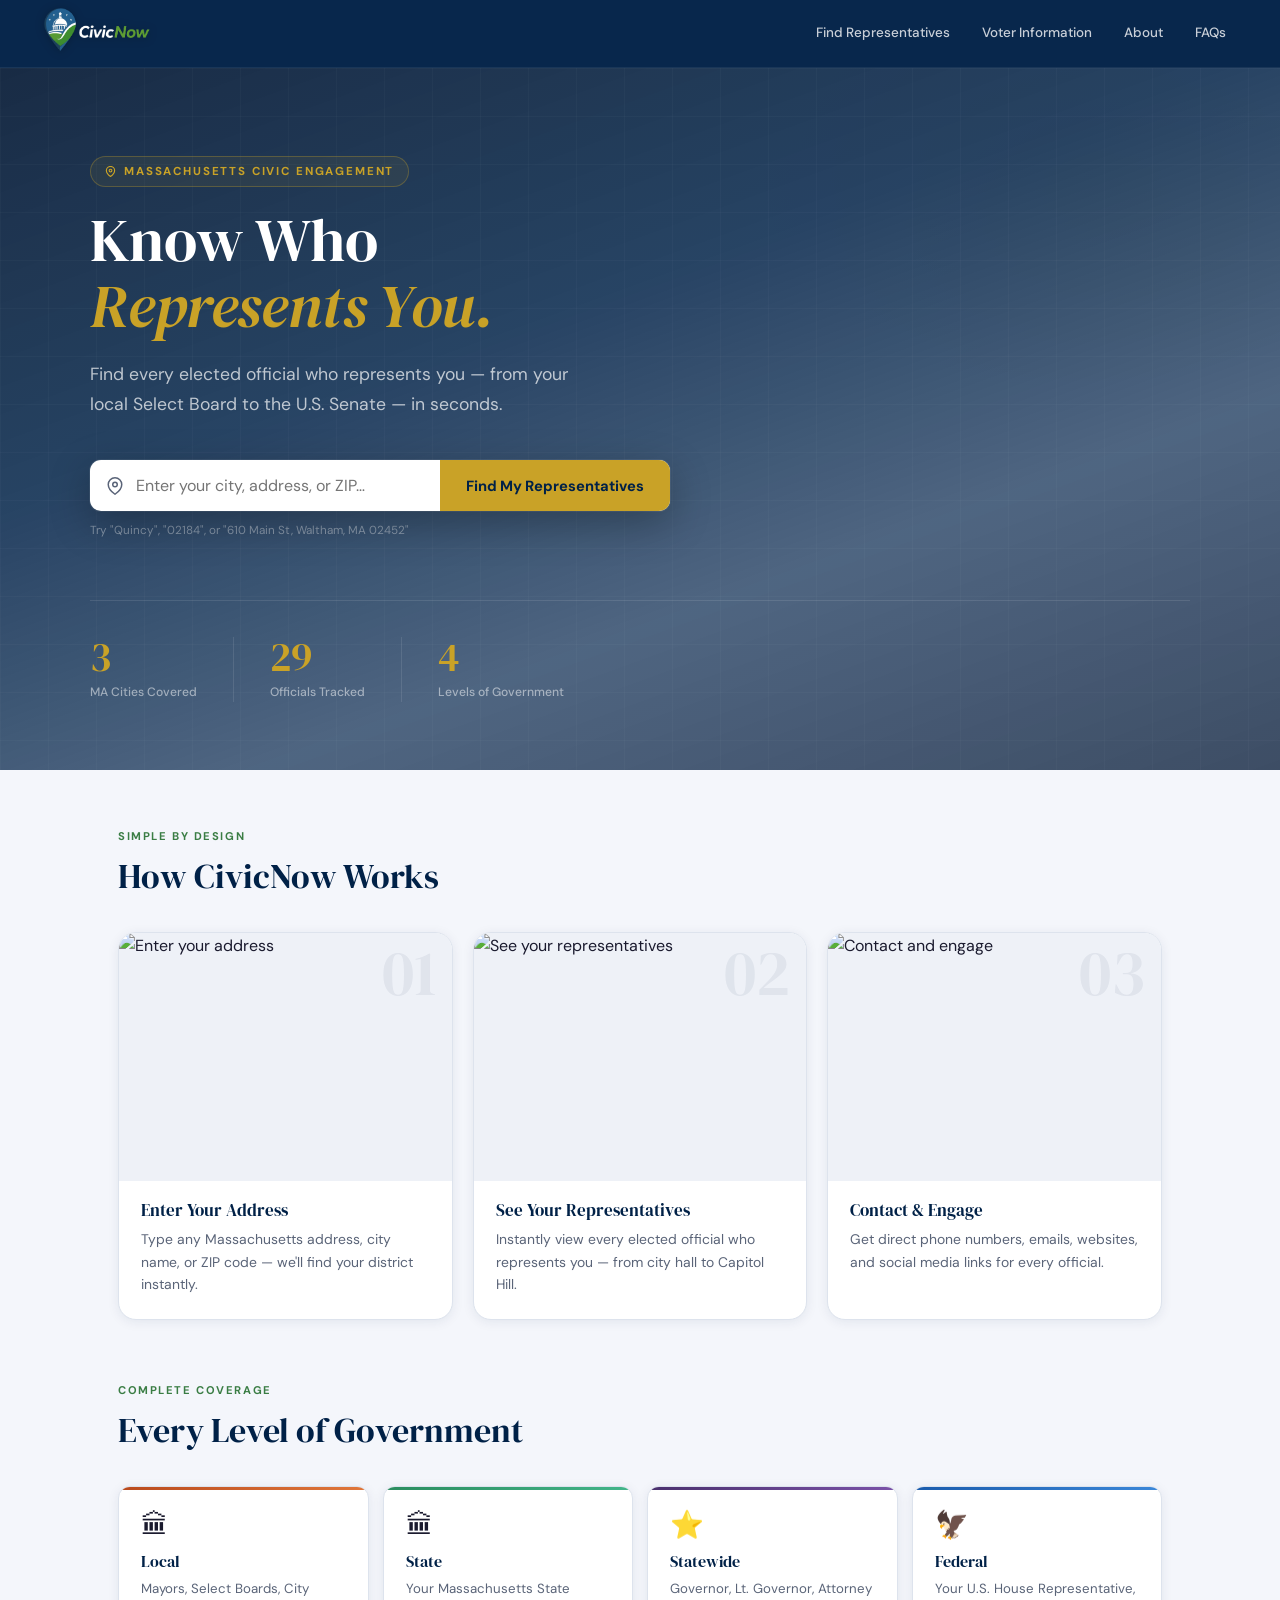
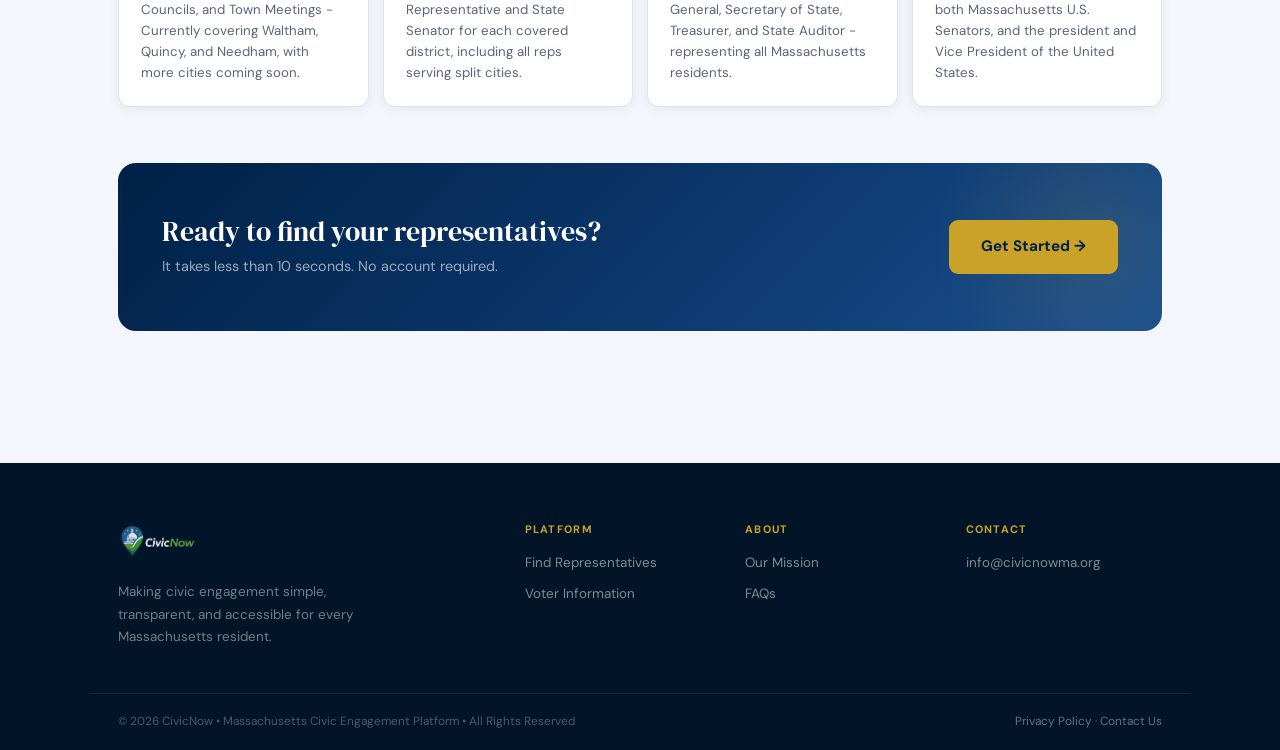
==== index.html @ 9de47b99 "Update index.html" ====
<!DOCTYPE html>
<html lang="en">
<head>
  <meta charset="UTF-8" />
  <meta name="viewport" content="width=device-width, initial-scale=1.0" />
  <title>CivicNow — Know Who Represents You</title>
  <link rel="preconnect" href="https://fonts.googleapis.com" />
  <link rel="preconnect" href="https://fonts.gstatic.com" crossorigin />
  <link href="https://fonts.googleapis.com/css2?family=DM+Sans:ital,opsz,wght@0,9..40,400;0,9..40,500;0,9..40,600;0,9..40,700&family=DM+Serif+Display:ital@0;1&display=swap" rel="stylesheet" />
  <link rel="icon" type="image/x-icon" href="favicon.ico" />
  <link rel="icon" type="image/png" sizes="32x32" href="favicon-32.png" />
  <link rel="icon" type="image/png" sizes="16x16" href="favicon-16.png" />
  <link rel="apple-touch-icon" sizes="64x64" href="favicon-64.png" />
  <link rel="stylesheet" href="style.css" />
</head>
<body>

<header>
  <div class="header-container">
    <a href="index.html">
      <div class="logo"><img src="CivicNow_logo.png" alt="CivicNow" class="logo-img" /></div>
    </a>
    <nav class="main-nav">
      <a href="FindReps.html"><div class="nav-box">Find Representatives</div></a>
      <a href="VoterInfo.html"><div class="nav-box">Voter Information</div></a>
      <a href="About.html"><div class="nav-box">About</div></a>
      <a href="FAQs.html"><div class="nav-box">FAQs</div></a>
    </nav>
  </div>
</header>


<section class="home-hero">
  <div class="home-hero-inner">
    <span class="home-hero-eyebrow">
      <svg width="11" height="11" viewBox="0 0 24 24" fill="none" stroke="currentColor" stroke-width="2.5"><path d="M21 10c0 7-9 13-9 13s-9-6-9-13a9 9 0 0118 0z"/><circle cx="12" cy="10" r="3"/></svg>
      Massachusetts Civic Engagement
    </span>
    <h1 class="home-hero-title">Know Who<br><span class="home-hero-accent">Represents You.</span></h1>
    <p class="home-hero-sub">Find every elected official who represents you — from your local Select Board to the U.S. Senate — in seconds.</p>
    <div class="home-search-wrap">
      <div class="home-search-inner">
        <svg width="18" height="18" viewBox="0 0 24 24" fill="none" stroke="currentColor" stroke-width="2" class="home-search-icon">
          <path d="M21 10c0 7-9 13-9 13s-9-6-9-13a9 9 0 0118 0z"/><circle cx="12" cy="10" r="3"/>
        </svg>
        <input type="text" id="homeAddressInput" placeholder="Enter your city, address, or ZIP…" autocomplete="street-address" />
        <button onclick="goToReps()">Find My Representatives</button>
      </div>
      <p class="home-search-error" id="homeSearchError">Please enter an address, zip code, town, or city in Massachusetts</p>
      <p class="home-search-hint">Try "Quincy", "02184", or "610 Main St, Waltham, MA 02452"</p>
    </div>
    <div class="home-hero-stats">
      <div class="home-stat">
        <div class="home-stat-num">3</div>
        <div class="home-stat-label">MA Cities Covered</div>
      </div>
      <div class="home-stat">
        <div class="home-stat-num">29</div>
        <div class="home-stat-label">Officials Tracked</div>
      </div>
      <div class="home-stat">
        <div class="home-stat-num">4</div>
        <div class="home-stat-label">Levels of Government</div>
      </div>
    </div>
  </div>
</section>

<main class="container">

  <section class="how-section">
    <div class="how-header">
      <span class="how-eyebrow">Simple by design</span>
      <h2>How CivicNow Works</h2>
    </div>
    <div class="how-grid">
      <div class="how-card reveal">
        <div class="how-num">01</div>
        <div class="how-icon-wrap"><img src="one.jpeg" alt="Enter your address" /></div>
        <div class="how-card-text">
          <h3>Enter Your Address</h3>
          <p>Type any Massachusetts address, city name, or ZIP code — we'll find your district instantly.</p>
        </div>
      </div>
      <div class="how-card reveal">
        <div class="how-num">02</div>
        <div class="how-icon-wrap"><img src="two.jpeg" alt="See your representatives" /></div>
        <div class="how-card-text">
          <h3>See Your Representatives</h3>
          <p>Instantly view every elected official who represents you — from city hall to Capitol Hill.</p>
        </div>
      </div>
      <div class="how-card reveal">
        <div class="how-num">03</div>
        <div class="how-icon-wrap"><img src="three.jpeg" alt="Contact and engage" /></div>
        <div class="how-card-text">
          <h3>Contact &amp; Engage</h3>
          <p>Get direct phone numbers, emails, websites, and social media links for every official.</p>
        </div>
      </div>
    </div>
  </section>

  <section class="levels-section">
    <div class="how-header">
      <span class="how-eyebrow">Complete coverage</span>
      <h2>Every Level of Government</h2>
    </div>
    <div class="levels-grid">
      <div class="level-card level-card--local reveal">
        <div class="level-card-icon">🏛</div>
        <h3>Local</h3>
        <p>Mayors, Select Boards, City Councils, and Town Meetings - Currently covering Waltham, Quincy, and Needham, with more cities coming soon.</p>
      </div>
      <div class="level-card level-card--state reveal">
        <div class="level-card-icon">🏛</div>
        <h3>State</h3>
        <p>Your Massachusetts State Representative and State Senator for each covered district, including all reps serving split cities.</p>
      </div>
      <div class="level-card level-card--statewide reveal">
        <div class="level-card-icon">⭐</div>
        <h3>Statewide</h3>
        <p>Governor, Lt. Governor, Attorney General, Secretary of State, Treasurer, and State Auditor - representing all Massachusetts residents.</p>
      </div>
      <div class="level-card level-card--federal reveal">
        <div class="level-card-icon">🦅</div>
        <h3>Federal</h3>
        <p>Your U.S. House Representative, both Massachusetts U.S. Senators, and the president and Vice President of the United States.</p>
      </div>
    </div>
  </section>

  <section class="cta-banner reveal">
    <div class="cta-banner-inner">
      <div class="cta-text">
        <h2>Ready to find your representatives?</h2>
        <p>It takes less than 10 seconds. No account required.</p>
      </div>
      <a href="FindReps.html" class="cta-btn">Get Started →</a>
    </div>
  </section>

</main>



<footer class="site-footer">
  <div class="footer-inner">
    <div class="footer-brand">

      <a href="index.html">
      <div class="logo"><img src="CivicNow_logo.png" alt="CivicNow" class="footer-logo" /></div>
      </a>

      <p>Making civic engagement simple, transparent, and accessible for every Massachusetts resident.</p>
    </div>
    <div class="footer-links">
      <div class="footer-col">
        <h4>Platform</h4>
        <a href="FindReps.html">Find Representatives</a>
        <a href="VoterInfo.html">Voter Information</a>
      </div>
      <div class="footer-col">
        <h4>About</h4>
        <a href="About.html">Our Mission</a>
        <a href="FAQs.html">FAQs</a>
      </div>
      <div class="footer-col">
        <h4>Contact</h4>
        <a href="mailto:info@civicnowma.org">info@civicnowma.org</a>
      </div>
    </div>
  </div>
  <div class="footer-bottom">
    <p>© 2026 CivicNow • Massachusetts Civic Engagement Platform • All Rights Reserved</p>
    <p><a href="PrivacyPolicy.html">Privacy Policy</a> · <a href="Contact.html">Contact Us</a></p>
  </div>
</footer>

<button class="back-to-top" id="backToTop" onclick="window.scrollTo({top:0,behavior:'smooth'})" aria-label="Back to top">
  <svg width="18" height="18" viewBox="0 0 24 24" fill="none" stroke="currentColor" stroke-width="2.5"><polyline points="18 15 12 9 6 15"/></svg>
</button>

<script>
  function isValidSearchInput(q) {
    if (q.length < 2) return false;
    if (/[^a-zA-Z0-9\s,.\-'#\/]/.test(q)) return false;
    if (/^\d{5}$/.test(q)) return /^0[12]/.test(q);
    if (/^\d+$/.test(q)) return false;
    if (!/[a-zA-Z]/.test(q)) return false;
    const lower = q.toLowerCase();
    const maIndicators = [',ma', ', ma', ' ma ', ' ma,', 'massachusetts', ' mass '];
    if (maIndicators.some(t => lower.includes(t))) return true;
    if (/^\d+\s+[a-zA-Z]/.test(q)) return true;
    if (/^[a-zA-Z\s\-']+$/.test(q)) return true;
    return false;
  }

  function goToReps() {
    const input = document.getElementById('homeAddressInput');
    const addr  = input.value.trim();

    if (!addr || !isValidSearchInput(addr)) {
      input.classList.add('home-input-error');
      document.getElementById('homeSearchError').classList.add('visible');
      input.focus();
      setTimeout(() => {
        input.classList.remove('home-input-error');
        document.getElementById('homeSearchError').classList.remove('visible');
      }, 3000);
      return;
    }

    window.location.href = 'FindReps.html?address=' + encodeURIComponent(addr);
  }

  document.getElementById('homeAddressInput').addEventListener('keydown', function(e) {
    if (e.key === 'Enter') goToReps();
  });

  window.addEventListener('scroll', function() {
    document.getElementById('backToTop').classList.toggle('back-to-top--visible', window.scrollY > 400);
  });

  const observer = new IntersectionObserver(entries => {
    entries.forEach(e => {
      if (e.isIntersecting) { e.target.classList.add('active'); observer.unobserve(e.target); }
    });
  }, { threshold: 0.08, rootMargin: '0px 0px -40px 0px' });
  document.querySelectorAll('.reveal').forEach(el => observer.observe(el));
</script>
</body>
</html>
---- style.css ----
/* ══════════════════════════════════════════
   CIVICNOW GLOBAL STYLESHEET v2
   Font: DM Serif Display (headings) + DM Sans (body)
   Palette: Navy #002147 · Green #3a7d44 · Gold #C9A227
══════════════════════════════════════════ */

@import url('https://fonts.googleapis.com/css2?family=DM+Sans:ital,opsz,wght@0,9..40,400;0,9..40,500;0,9..40,600;0,9..40,700;1,9..40,400&family=DM+Serif+Display:ital@0;1&display=swap');

:root {
  --navy:       #002147;
  --navy-mid:   #0a3260;
  --navy-lt:    #0d4080;
  --green:      #3a7d44;
  --green-lt:   #4e9e5a;
  --gold:       #C9A227;
  --gold-lt:    #e8c23a;
  --gold-dim:   rgba(201,162,39,.15);
  --bg:         #f4f6fb;
  --bg-alt:     #eef1f7;
  --white:      #ffffff;
  --border:     #dde3ed;
  --border-lt:  #eceff6;
  --muted:      #5a6478;
  --text:       #1a1a2e;
  --radius:     12px;
  --radius-lg:  18px;
  --shadow:     0 2px 12px rgba(0,33,71,.08);
  --shadow-md:  0 4px 20px rgba(0,33,71,.12);
  --shadow-lg:  0 8px 36px rgba(0,33,71,.18);
}

/* ── Reset ── */
*, *::before, *::after { box-sizing: border-box; margin: 0; padding: 0; }
html { scroll-behavior: smooth; }

body {
  font-family: 'DM Sans', system-ui, sans-serif;
  background: var(--bg);
  color: var(--text);
  line-height: 1.65;
  -webkit-font-smoothing: antialiased;
  -moz-osx-font-smoothing: grayscale;
}

h1, h2, h3, h4 {
  font-family: 'DM Serif Display', Georgia, serif;
  font-weight: 400;
  line-height: 1.2;
  color: var(--navy);
}

a { text-decoration: none; color: inherit; }
img { display: block; max-width: 100%; }
button { font-family: inherit; cursor: pointer; }

/* ══════════════════════════════════════════
   HEADER
══════════════════════════════════════════ */
header {
  background: var(--navy);
  padding: 0 32px;
  height: 68px;
  display: flex;
  align-items: center;
  border-bottom: 1px solid rgba(255,255,255,.07);
}

.header-container {
  display: flex;
  justify-content: space-between;
  align-items: center;
  max-width: 1200px;
  width: 100%;
  margin: auto;
  gap: 16px;
}

.logo { display: flex; align-items: center; flex-shrink: 0; }

.logo-img {
  height: 60px;
  width: auto;
  transition: opacity .2s, transform .2s;
  filter: drop-shadow(0 1px 4px rgba(0,0,0,.25));
}

.logo-img:hover { opacity: .9; transform: scale(1.02); }

.main-nav {
  display: flex;
  gap: 4px;
  align-items: center;
  flex-wrap: nowrap;
}

.main-nav a { text-decoration: none; flex-shrink: 0; }

.nav-box {
  padding: 7px 14px;
  border-radius: 7px;
  color: rgba(255,255,255,.78);
  font-size: 0.84rem;
  font-weight: 500;
  transition: background .16s, color .16s;
  white-space: nowrap;
}

.nav-box:hover {
  background: rgba(255,255,255,.1);
  color: #fff;
}

.main-nav a.active .nav-box {
  background: var(--gold);
  color: var(--navy);
  font-weight: 700;
}

@media (min-width: 769px) {
  header {
    position: fixed;
    top: 0; left: 0; right: 0;
    z-index: 1000;
    backdrop-filter: blur(10px);
    -webkit-backdrop-filter: blur(10px);
    background: rgba(0,33,71,.97);
  }
  body { padding-top: 68px; }
}

@media (max-width: 768px) {
  header { height: auto; padding: 10px 14px; }
  .logo-img { height: 36px; }
  .main-nav { gap: 2px; flex-wrap: wrap; justify-content: flex-end; }
  .nav-box { padding: 5px 9px; font-size: 0.73rem; }
}

/* ══════════════════════════════════════════
   NEUTRALITY BANNER
══════════════════════════════════════════ */
.neutrality {
  background: #fffbeb;
  border-bottom: 1px solid #fde68a;
  color: #78350f;
  font-size: 0.74rem;
  font-weight: 500;
  padding: 6px 24px;
  display: flex;
  align-items: center;
  justify-content: center;
  gap: 6px;
  text-align: center;
  letter-spacing: .01em;
}

.neutrality svg { flex-shrink: 0; color: #b45309; opacity: .8; }

@media (max-width: 600px) {
  .neutrality { padding: 6px 12px; font-size: 0.68rem; }
}

/* ══════════════════════════════════════════
   CONTAINER
══════════════════════════════════════════ */
.container {
  max-width: 1100px;
  margin: auto;
  padding: 28px 16px;
}

@media (min-width: 540px)  { .container { padding: 36px 24px; } }
@media (min-width: 769px)  { .container { padding: 52px 28px; } }

/* ══════════════════════════════════════════
   HOMEPAGE HERO
══════════════════════════════════════════ */
.home-hero {
  background: url('mass.jpeg') center top / cover no-repeat;
  position: relative;
  overflow: hidden;
  padding: 88px 28px 68px;
}

/* Dark gradient overlay — heavy at top for text legibility, lightens toward bottom */
.home-hero::before {
  content: '';
  position: absolute;
  inset: 0;
  background:
    linear-gradient(
      160deg,
      rgba(0,21,48,.90) 0%,
      rgba(0,33,71,.84) 38%,
      rgba(0,33,71,.68) 68%,
      rgba(0,20,50,.75) 100%
    ),
    radial-gradient(ellipse 600px 400px at 85% 15%, rgba(201,162,39,.11) 0%, transparent 55%);
  pointer-events: none;
}

/* Subtle grid texture */
.home-hero::after {
  content: '';
  position: absolute;
  inset: 0;
  background-image:
    linear-gradient(rgba(255,255,255,.025) 1px, transparent 1px),
    linear-gradient(90deg, rgba(255,255,255,.025) 1px, transparent 1px);
  background-size: 48px 48px;
  pointer-events: none;
}

.home-hero-inner {
  max-width: 1100px;
  margin: auto;
  position: relative;
  z-index: 1;
}

.home-hero-eyebrow {
  display: inline-flex;
  align-items: center;
  gap: 8px;
  font-size: 0.72rem;
  font-weight: 700;
  letter-spacing: .16em;
  text-transform: uppercase;
  color: var(--gold);
  margin-bottom: 20px;
  padding: 5px 14px;
  border: 1px solid rgba(201,162,39,.3);
  border-radius: 20px;
  background: rgba(201,162,39,.08);
}

.home-hero-title {
  font-family: 'DM Serif Display', Georgia, serif;
  font-size: clamp(2.4rem, 5.5vw, 3.8rem);
  color: #fff;
  line-height: 1.08;
  margin-bottom: 22px;
  font-weight: 400;
  letter-spacing: -.01em;
}

.home-hero-accent { color: var(--gold); font-style: italic; }

.home-hero-sub {
  font-size: clamp(1rem, 1.8vw, 1.1rem);
  color: rgba(255,255,255,.7);
  max-width: 500px;
  margin-bottom: 40px;
  line-height: 1.7;
}

.home-search-wrap { max-width: 580px; }

.home-search-inner {
  display: flex;
  background: #fff;
  border-radius: 11px;
  overflow: hidden;
  box-shadow: 0 12px 40px rgba(0,0,0,.28), 0 0 0 1px rgba(255,255,255,.08);
  position: relative;
}

.home-search-icon {
  position: absolute;
  left: 16px;
  top: 50%;
  transform: translateY(-50%);
  color: var(--muted);
  pointer-events: none;
}

.home-search-inner input {
  flex: 1;
  border: none;
  padding: 15px 15px 15px 46px;
  font-size: 1rem;
  font-family: 'DM Sans', sans-serif;
  color: var(--text);
  outline: none;
  background: transparent;
  min-width: 0;
  transition: box-shadow .2s;
}

.home-input-error {
  animation: home-shake .35s ease;
  box-shadow: 0 0 0 3px rgba(229,62,62,.5) inset !important;
}

@keyframes home-shake {
  0%,100% { transform: translateX(0); }
  20%      { transform: translateX(-6px); }
  40%      { transform: translateX(6px); }
  60%      { transform: translateX(-4px); }
  80%      { transform: translateX(4px); }
}

.home-search-inner button {
  padding: 15px 26px;
  background: var(--gold);
  color: var(--navy);
  border: none;
  font-family: 'DM Sans', sans-serif;
  font-size: 0.92rem;
  font-weight: 700;
  cursor: pointer;
  white-space: nowrap;
  transition: background .16s;
  flex-shrink: 0;
}

.home-search-inner button:hover { background: var(--gold-lt); }

.home-search-hint {
  font-size: 0.73rem;
  color: rgba(255,255,255,.4);
  margin-top: 10px;
}

.home-hero-stats {
  display: flex;
  gap: 0;
  margin-top: 60px;
  padding-top: 36px;
  border-top: 1px solid rgba(255,255,255,.1);
  flex-wrap: wrap;
}

.home-stat {
  padding: 0 36px 0 0;
  border-right: 1px solid rgba(255,255,255,.1);
  margin-right: 36px;
}

.home-stat:last-child { border-right: none; margin-right: 0; }

.home-stat-num {
  font-family: 'DM Serif Display', Georgia, serif;
  font-size: 2.5rem;
  color: var(--gold);
  line-height: 1;
  margin-bottom: 5px;
}

.home-stat-label {
  font-size: 0.76rem;
  color: rgba(255,255,255,.5);
  font-weight: 500;
}

@media (max-width: 600px) {
  .home-hero { padding: 52px 16px 44px; }
  .home-hero-text { text-align: center; }
  .home-hero-eyebrow { margin-left: auto; margin-right: auto; }
  .home-hero-sub { margin-left: auto; margin-right: auto; }
  .home-search-wrap { margin-left: auto; margin-right: auto; }
  .home-stat { padding: 8px 16px 8px 0; border-right: none; margin-right: 0; border-bottom: 1px solid rgba(255,255,255,.08); width: 50%; }
  .home-stat-num { font-size: 2rem; }
  .home-search-inner { flex-wrap: wrap; }
  .home-search-inner button { width: 100%; padding: 13px; }
}

/* ══════════════════════════════════════════
   HOW IT WORKS
══════════════════════════════════════════ */
.how-section { padding: 0 0 56px; }
.how-header { margin-bottom: 36px; }
.how-header-center { text-align: center; }

.how-eyebrow {
  display: inline-block;
  font-size: 0.7rem;
  font-weight: 700;
  letter-spacing: .14em;
  text-transform: uppercase;
  color: var(--green);
  margin-bottom: 10px;
}

.how-header h2 { font-size: clamp(1.55rem, 3vw, 2.1rem); color: var(--navy); }

.how-grid {
  display: grid;
  grid-template-columns: repeat(auto-fill, minmax(290px, 1fr));
  gap: 20px;
}

.how-card {
  background: var(--white);
  border: 1px solid var(--border);
  border-radius: var(--radius-lg);
  overflow: hidden;
  box-shadow: var(--shadow);
  transition: transform .22s, box-shadow .22s;
  position: relative;
}

.how-card:hover { transform: translateY(-5px); box-shadow: var(--shadow-lg); }

.how-num {
  font-family: 'DM Serif Display', Georgia, serif;
  font-size: 4rem;
  color: var(--navy);
  opacity: .06;
  position: absolute;
  top: 8px; right: 16px;
  line-height: 1;
  pointer-events: none;
  user-select: none;
}

.how-icon-wrap {
  width: 100%;
  height: 248px;
  overflow: hidden;
  background: var(--bg-alt);
}

.how-icon-wrap img {
  width: 100%;
  height: 100%;
  object-fit: cover;
  transition: transform .35s ease;
}

.how-card:hover .how-icon-wrap img { transform: scale(1.05); }

.how-card-text { padding: 20px 22px 24px; }

.how-card h3 { font-size: 1.05rem; color: var(--navy); margin-bottom: 7px; }

.how-card p { font-size: 0.87rem; color: var(--muted); line-height: 1.6; margin: 0; }

/* ══════════════════════════════════════════
   LEVELS SECTION
══════════════════════════════════════════ */
.levels-section { padding: 0 0 56px; }

.levels-grid {
  display: grid;
  grid-template-columns: repeat(auto-fill, minmax(230px, 1fr));
  gap: 14px;
}

.level-card {
  border-radius: var(--radius);
  padding: 24px 22px 22px;
  background: var(--white);
  border: 1px solid var(--border);
  box-shadow: var(--shadow);
  transition: transform .2s, box-shadow .2s;
  position: relative;
  overflow: hidden;
}

.level-card::before {
  content: '';
  position: absolute;
  top: 0; left: 0; right: 0;
  height: 3px;
}

.level-card:hover { transform: translateY(-4px); box-shadow: var(--shadow-md); }
.level-card-icon { font-size: 1.7rem; margin-bottom: 14px; line-height: 1; }
.level-card h3 { font-size: 1rem; margin-bottom: 8px; }
.level-card p { font-size: 0.83rem; color: var(--muted); line-height: 1.58; margin: 0; }

.level-card--local::before   { background: linear-gradient(90deg, #b94a1d, #e0773b); }
.level-card--state::before   { background: linear-gradient(90deg, #2a8c5e, #43b58a); }
.level-card--statewide::before { background: linear-gradient(90deg, #4a306d, #7b52a8); }
.level-card--federal::before { background: linear-gradient(90deg, #1a5bac, #3b87d8); }

/* ══════════════════════════════════════════
   CTA BANNER
══════════════════════════════════════════ */
.cta-banner {
  background: linear-gradient(135deg, var(--navy) 0%, #0d3a70 60%, #1a5090 100%);
  border-radius: var(--radius-lg);
  padding: 52px 44px;
  position: relative;
  overflow: hidden;
}

.cta-banner::before {
  content: '';
  position: absolute;
  top: -80px; right: -80px;
  width: 320px; height: 320px;
  border-radius: 50%;
  background: radial-gradient(circle, rgba(201,162,39,.12), transparent 65%);
  pointer-events: none;
}

.cta-banner-inner {
  display: flex;
  align-items: center;
  justify-content: space-between;
  gap: 28px;
  flex-wrap: wrap;
  position: relative;
  z-index: 1;
}

.cta-text h2 { color: #fff; font-size: clamp(1.3rem, 2.5vw, 1.75rem); margin-bottom: 6px; }
.cta-text p { color: rgba(255,255,255,.6); font-size: 0.9rem; margin: 0; }

.cta-btn {
  display: inline-flex;
  align-items: center;
  gap: 8px;
  padding: 14px 32px;
  background: var(--gold);
  color: var(--navy);
  border-radius: 9px;
  font-size: 0.95rem;
  font-weight: 700;
  white-space: nowrap;
  transition: background .18s, transform .16s;
  flex-shrink: 0;
}

.cta-btn:hover { background: var(--gold-lt); transform: translateY(-2px); }

@media (max-width: 600px) {
  .cta-banner { padding: 36px 22px; }
  .cta-btn { width: 100%; justify-content: center; }
}

/* ══════════════════════════════════════════
   INNER PAGE HERO
══════════════════════════════════════════ */
.hero {
  background: linear-gradient(135deg, var(--navy) 0%, #1a3a6b 100%);
  padding: 60px 36px;
  text-align: center;
  border-radius: var(--radius-lg);
  margin-bottom: 44px;
  position: relative;
  overflow: hidden;
}

.hero::before {
  content: '';
  position: absolute;
  inset: 0;
  background: url('mass.jpeg') center/cover no-repeat;
  opacity: .14;
  border-radius: var(--radius-lg);
}

.hero h1 {
  color: #fff;
  font-size: clamp(1.9rem, 4vw, 2.7rem);
  position: relative;
  z-index: 1;
  margin-bottom: 12px;
}

.hero p {
  color: rgba(255,255,255,.75);
  font-size: 1rem;
  position: relative;
  z-index: 1;
  max-width: 540px;
  margin: 0 auto;
  line-height: 1.65;
}

/* ══════════════════════════════════════════
   LEGACY SEARCH BOX (index.html fallback)
══════════════════════════════════════════ */
.search-box { margin-top: 22px; position: relative; z-index: 1; }

.search-box input {
  padding: 12px 16px;
  width: 260px;
  border: 1px solid #ccc;
  border-radius: 8px;
  font-size: 1rem;
  font-family: 'DM Sans', sans-serif;
  outline: none;
}

.search-box button {
  padding: 12px 20px;
  border: none;
  background: var(--gold);
  color: var(--navy);
  border-radius: 8px;
  font-family: 'DM Sans', sans-serif;
  font-weight: 700;
  margin-left: 8px;
  transition: background .18s;
}

.search-box button:hover { background: var(--gold-lt); }

@media (max-width: 600px) {
  .search-box { display: flex; flex-direction: column; align-items: center; gap: 8px; }
  .search-box input { width: 100%; margin: 0; }
  .search-box button { width: 100%; margin: 0; }
}

/* ══════════════════════════════════════════
   INFO SECTION (legacy cards)
══════════════════════════════════════════ */
.info-section { margin-top: 48px; }
.info-section h2 { text-align: center; margin-bottom: 32px; font-size: 1.9rem; }

.info-grid {
  display: flex;
  gap: 20px;
  justify-content: center;
  flex-wrap: wrap;
}

.info-box {
  background: var(--white);
  padding: 28px 22px;
  border-radius: var(--radius-lg);
  text-align: center;
  flex: 1;
  min-width: 220px;
  max-width: 320px;
  border: 1px solid var(--border);
  box-shadow: var(--shadow);
  display: flex;
  flex-direction: column;
  align-items: center;
  gap: 14px;
  transition: transform .2s, box-shadow .2s;
}

.info-box:hover { transform: translateY(-4px); box-shadow: var(--shadow-lg); }
.info-box img { width: 100%; max-width: 180px; height: 130px; object-fit: cover; border-radius: 8px; }
.info-box h3 { font-size: 1.6rem; color: var(--gold); margin: 0; }
.info-box p { font-size: 0.88rem; color: var(--muted); margin: 0; }

/* ══════════════════════════════════════════
   FEATURE SECTION
══════════════════════════════════════════ */
.feature { margin-top: 44px; }

.feature-box {
  background: linear-gradient(135deg, var(--navy) 0%, #0d3572 100%);
  color: white;
  padding: 52px 44px;
  border-radius: var(--radius-lg);
  text-align: center;
  position: relative;
  overflow: hidden;
}

.feature-box::before {
  content: '';
  position: absolute;
  top: -60px; right: -60px;
  width: 260px; height: 260px;
  border-radius: 50%;
  background: radial-gradient(circle, rgba(201,162,39,.14), transparent 70%);
  pointer-events: none;
}

.feature-box h2 { color: #fff; font-size: clamp(1.4rem, 2.5vw, 2rem); margin-bottom: 14px; position: relative; }
.feature-box p { color: rgba(255,255,255,.7); max-width: 520px; margin: 0 auto; font-size: 0.95rem; line-height: 1.65; position: relative; }

/* ══════════════════════════════════════════
   FOOTER
══════════════════════════════════════════ */
.site-footer {
  background: #011428;
  color: rgba(255,255,255,.65);
  margin-top: 80px;
}

.footer-inner {
  max-width: 1100px;
  margin: auto;
  padding: 60px 28px 44px;
  display: grid;
  grid-template-columns: 1.1fr 2fr;
  gap: 56px;
  border-bottom: 1px solid rgba(255,255,255,.07);
}

.footer-brand p {
  font-size: 0.84rem;
  line-height: 1.7;
  color: rgba(255,255,255,.45);
  margin-top: 16px;
  max-width: 240px;
}

.footer-logo { height: 42px; width: auto; opacity: .88; filter: brightness(1.08); }

.footer-links {
  display: grid;
  grid-template-columns: repeat(3, 1fr);
  gap: 24px;
}

.footer-col h4 {
  font-family: 'DM Sans', sans-serif;
  font-size: 0.68rem;
  font-weight: 700;
  letter-spacing: .12em;
  text-transform: uppercase;
  color: var(--gold);
  margin-bottom: 16px;
}

.footer-col a {
  display: block;
  font-size: 0.84rem;
  color: rgba(255,255,255,.5);
  margin-bottom: 9px;
  transition: color .15s;
}

.footer-col a:hover { color: rgba(255,255,255,.9); }

.footer-bottom {
  max-width: 1100px;
  margin: auto;
  padding: 18px 28px;
  display: flex;
  justify-content: space-between;
  align-items: center;
  flex-wrap: wrap;
  gap: 8px;
  font-size: 0.74rem;
  color: rgba(255,255,255,.3);
}

.footer-bottom a { color: rgba(255,255,255,.4); transition: color .15s; }
.footer-bottom a:hover { color: rgba(255,255,255,.75); }

footer:not(.site-footer) {
  background: #011428;
  color: rgba(255,255,255,.5);
  text-align: center;
  padding: 32px 20px;
  margin-top: 64px;
  font-size: 0.82rem;
  line-height: 1.9;
  border-top: 1px solid rgba(255,255,255,.06);
}

footer:not(.site-footer) a { color: rgba(255,255,255,.5); }
footer:not(.site-footer) a:hover { color: #fff; }

@media (max-width: 768px) {
  .footer-inner { grid-template-columns: 1fr; gap: 36px; padding: 44px 18px 32px; }
  .footer-links { grid-template-columns: repeat(2, 1fr); gap: 20px; }
  .footer-bottom { flex-direction: column; text-align: center; }
}

/* ══════════════════════════════════════════
   ABOUT PAGE
══════════════════════════════════════════ */
.values-section { text-align: center; margin-top: 52px; }
.values-section h2 { font-size: 2rem; margin-bottom: 32px; }

.values-grid {
  display: flex;
  gap: 20px;
  justify-content: center;
  flex-wrap: wrap;
}

.value-card {
  background: var(--white);
  border: 1px solid var(--border);
  border-radius: var(--radius-lg);
  padding: 32px 26px;
  flex: 1;
  min-width: 200px;
  max-width: 280px;
  box-shadow: var(--shadow);
  transition: transform .2s, box-shadow .2s;
  position: relative;
  overflow: hidden;
}

.value-card::before {
  content: '';
  position: absolute;
  top: 0; left: 0; right: 0;
  height: 3px;
  background: linear-gradient(90deg, var(--navy), var(--gold));
}

.value-card:hover { transform: translateY(-4px); box-shadow: var(--shadow-md); }
.value-card h3 { font-size: 1.1rem; color: var(--navy); margin-bottom: 10px; }
.value-card p { font-size: 0.87rem; color: var(--muted); margin: 0; line-height: 1.6; }

.team-section { text-align: center; margin-top: 52px; }
.team-section h2 { font-size: 2rem; margin-bottom: 32px; }

.team-grid {
  display: flex;
  gap: 16px;
  justify-content: center;
  flex-wrap: wrap;
}

.team-member {
  background: var(--white);
  border: 1px solid var(--border);
  padding: 26px 20px;
  border-radius: var(--radius-lg);
  min-width: 160px;
  max-width: 200px;
  box-shadow: var(--shadow);
  transition: transform .2s, box-shadow .2s;
  text-align: center;
}

.team-member:hover { transform: translateY(-4px); box-shadow: var(--shadow-md); }
.team-member h3 { font-size: 1rem; color: var(--navy); margin-bottom: 7px; }
.team-member p { font-size: 0.8rem; color: var(--muted); margin: 0; line-height: 1.5; }

.contact-section { text-align: center; margin-top: 60px; }
.contact-section h2 { font-size: 2rem; margin-bottom: 12px; }
.contact-section > p { color: var(--muted); margin-bottom: 24px; }

.contact-buttons { display: flex; gap: 12px; justify-content: center; flex-wrap: wrap; }

.contact-btn {
  padding: 12px 28px;
  border: 2px solid var(--navy);
  background: var(--white);
  color: var(--navy);
  border-radius: 8px;
  font-family: 'DM Sans', sans-serif;
  font-size: 0.9rem;
  font-weight: 600;
  cursor: pointer;
  transition: all .2s;
}

.contact-btn:hover {
  background: var(--gold);
  border-color: var(--gold);
  color: var(--navy);
  transform: translateY(-2px);
}

@media (max-width: 600px) { .contact-btn { width: 100%; } }

/* ══════════════════════════════════════════
   FAQs PAGE
══════════════════════════════════════════ */
.faq-wrapper {
  display: grid;
  grid-template-columns: 220px 1fr;
  gap: 44px;
  max-width: 1100px;
  margin: auto;
  padding: 52px 24px;
}

.faq-sidebar {
  position: sticky;
  top: 110px;
  height: fit-content;
  background: var(--white);
  border: 1px solid var(--border);
  border-radius: var(--radius);
  padding: 20px 16px;
  box-shadow: var(--shadow);
}

.faq-sidebar h3 {
  font-family: 'DM Sans', sans-serif;
  font-size: 0.68rem;
  font-weight: 700;
  letter-spacing: .1em;
  text-transform: uppercase;
  color: var(--muted);
  margin-bottom: 14px;
  padding-bottom: 10px;
  border-bottom: 1px solid var(--border);
}

.faq-sidebar ul { list-style: none; padding: 0; margin: 0; }
.faq-sidebar li { margin-bottom: 4px; }

.faq-sidebar a {
  text-decoration: none;
  color: var(--muted);
  font-size: 0.86rem;
  font-weight: 500;
  display: block;
  padding: 6px 10px;
  border-radius: 6px;
  transition: all .15s;
}

.faq-sidebar a:hover { background: rgba(0,33,71,.06); color: var(--navy); }

.faq-content h1 { font-size: 2.2rem; margin-bottom: 10px; }
.faq-intro { margin-bottom: 28px; color: var(--muted); font-size: 0.95rem; line-height: 1.65; }

.faq-search {
  width: 100%;
  max-width: 420px;
  padding: 11px 16px;
  margin-bottom: 36px;
  border: 1px solid var(--border);
  border-radius: 8px;
  font-family: 'DM Sans', sans-serif;
  font-size: 1rem;
  outline: none;
  transition: border-color .2s, box-shadow .2s;
  background: var(--white);
}

.faq-search:focus { border-color: #1a5bac; box-shadow: 0 0 0 3px rgba(26,91,172,.1); }

.faq-category {
  margin-top: 44px;
  margin-bottom: 18px;
  font-size: 1.25rem;
  color: var(--navy);
  padding-bottom: 9px;
  border-bottom: 2px solid var(--gold);
  display: block;
}

.faq-item {
  margin-bottom: 4px;
  border-radius: 8px;
  border: 1px solid transparent;
  transition: border-color .15s, box-shadow .15s;
}

.faq-item[open] { border-color: var(--border); background: var(--white); box-shadow: var(--shadow); }

.faq-content a { color: #1a5bac; text-decoration: underline; }
.faq-content a:hover { color: #0d3572; }

summary {
  list-style: none;
  cursor: pointer;
  font-weight: 600;
  font-size: 0.98rem;
  padding: 13px 16px;
  position: relative;
  font-family: 'DM Sans', sans-serif;
  color: var(--navy);
  transition: color .15s;
  border-radius: 8px;
  user-select: none;
}

summary:hover { color: #1a5bac; }
summary::marker { display: none; }
summary::-webkit-details-marker { display: none; }

summary::after {
  content: "+";
  position: absolute;
  right: 14px;
  top: 50%;
  transform: translateY(-50%);
  font-size: 1.2rem;
  color: var(--gold);
  line-height: 1;
  font-weight: 400;
  font-family: 'DM Serif Display', serif;
}

details[open] summary::after { content: "−"; }

.faq-item p { padding: 0 16px 14px; margin: 0; line-height: 1.68; font-size: 0.91rem; color: #444; }
.faq-item ul { padding: 0 16px 14px 32px; line-height: 1.68; font-size: 0.91rem; }

.faq-contact {
  margin-top: 60px;
  text-align: center;
  padding: 40px 32px;
  background: var(--white);
  border-radius: var(--radius-lg);
  border: 1px solid var(--border);
  box-shadow: var(--shadow);
}

.faq-contact h2 { margin-bottom: 10px; }
.faq-contact p { color: var(--muted); font-size: 0.9rem; line-height: 1.6; }
.faq-contact a { color: #1a5bac; text-decoration: underline; }

@media (max-width: 768px) {
  .faq-wrapper { grid-template-columns: 1fr; padding: 28px 16px; gap: 28px; }
  .faq-sidebar { position: static; }
}

/* ══════════════════════════════════════════
   SCROLL REVEAL
══════════════════════════════════════════ */
.reveal {
  opacity: 0;
  transform: translateY(24px);
  transition: opacity .5s ease, transform .5s ease;
}

.reveal.active { opacity: 1; transform: translateY(0); }

/* ══════════════════════════════════════════
   BACK TO TOP
══════════════════════════════════════════ */
.back-to-top {
  position: fixed;
  bottom: 28px;
  right: 24px;
  width: 44px;
  height: 44px;
  border-radius: 50%;
  background: var(--navy);
  color: #fff;
  border: none;
  cursor: pointer;
  display: flex;
  align-items: center;
  justify-content: center;
  box-shadow: 0 4px 16px rgba(0,33,71,.35);
  opacity: 0;
  transform: translateY(10px);
  transition: opacity .25s, transform .25s, background .18s;
  pointer-events: none;
  z-index: 1000;
  touch-action: manipulation;
  -webkit-tap-highlight-color: transparent;
}

.back-to-top--visible { opacity: 1; transform: translateY(0); pointer-events: auto; }
.back-to-top:hover { background: var(--gold); color: var(--navy); }
.back-to-top:active { transform: scale(.92); }

@media (max-width: 480px) {
  .back-to-top { bottom: 18px; right: 14px; width: 40px; height: 40px; }
}

/* ══════════════════════════════════════════
   FINDREPCSS TOKENS
══════════════════════════════════════════ */
:root {
  --fr-federal:   #1a5bac;
  --fr-state:     #2a8c5e;
  --fr-local:     #b94a1d;
  --fr-navy:      #002147;
  --fr-gold:      #C9A227;
  --fr-border:    #dde3ed;
  --fr-bg:        #f4f6fb;
  --fr-white:     #ffffff;
  --fr-muted:     #5a6478;
  --fr-radius:    12px;
  --fr-shadow:    0 2px 12px rgba(0,33,71,.08);
  --fr-shadow-lg: 0 8px 28px rgba(0,33,71,.16);
}

/* ── Homepage search error message ── */
.home-search-error {
  display: none;
  font-family: 'DM Sans', sans-serif;
  font-size: 0.82rem;
  font-weight: 600;
  color: #ffaaaa;
  margin: 6px 0 0;
  animation: home-shake .35s ease;
}

.home-search-error.visible { display: block; }


/* ══════════════════════════════════════════
   PRIVACY POLICY PAGE STYLES
══════════════════════════════════════════ */

body.privacy-policy {
  font-family: 'DM Sans', sans-serif;
  background-color: #fff;
  color: #333;
}

/* Wrapper layout */
.privacy-policy .faq-wrapper {
  display: flex;
  gap: 2rem;
  max-width: 1200px;
  margin: 2rem auto;
  padding: 0 1rem;
}

/* Sidebar styling */
.privacy-policy .faq-sidebar {
  flex: 0 0 220px;
  position: sticky;
  top: 120px;
  align-self: flex-start;
  border-right: 1px solid #e0e0e0;
  padding-right: 1.5rem;
}

.privacy-policy .faq-sidebar h3 {
  font-size: 1.1rem;
  font-weight: 600;
  margin-bottom: 1rem;
}

.privacy-policy .faq-sidebar ul {
  list-style: none;
  padding: 0;
  margin: 0;
}

.privacy-policy .faq-sidebar ul li {
  margin-bottom: 0.5rem;
}

.privacy-policy .faq-sidebar ul li a {
  text-decoration: none;
  color: #0057b7;
  font-weight: 500;
  transition: color 0.2s;
}

.privacy-policy .faq-sidebar ul li a:hover {
  text-decoration: underline;
  color: #003a8c;
}

/* Main content styling */
.privacy-policy .faq-content {
  flex: 1;
  max-width: 800px;
}

/* Page header */
.privacy-policy .faq-content h1 {
  font-size: 2rem;
  margin-bottom: 1rem;
}

.privacy-policy .faq-content .faq-intro {
  font-size: 1rem;
  line-height: 1.6;
  margin-bottom: 2rem;
}

/* FAQ / details styling */
.privacy-policy .faq-item {
  margin-bottom: 1.5rem;
  border-left: 3px solid transparent;
  transition: border-color 0.3s;
}

.privacy-policy .faq-item[open] {
  border-left-color: #0057b7;
}

.privacy-policy .faq-item summary {
  font-weight: 600;
  cursor: pointer;
  padding: 0.5rem 0;
  font-size: 1.05rem;
  list-style: none;
}

.privacy-policy .faq-item summary::-webkit-details-marker {
  display: none; /* Remove default arrow */
}

.privacy-policy .faq-item[open] summary::after {
  content: "▲";
  float: right;
  font-size: 0.8rem;
  margin-left: 0.5rem;
}

.privacy-policy .faq-item summary::after {
  content: "▼";
  float: right;
  font-size: 0.8rem;
  margin-left: 0.5rem;
}

.privacy-policy .faq-item p,
.privacy-policy .faq-item li {
  font-size: 1rem;
  line-height: 1.6;
  margin: 0.5rem 0;
}

.privacy-policy .faq-item ul {
  padding-left: 1.2rem;
}

/* Responsive adjustments */
@media (max-width: 900px) {
  .privacy-policy .faq-wrapper {
    display: block;
  }

  .privacy-policy .faq-sidebar {
    position: static;
    border-right: none;
    padding: 0 0 2rem 0;
  }
}
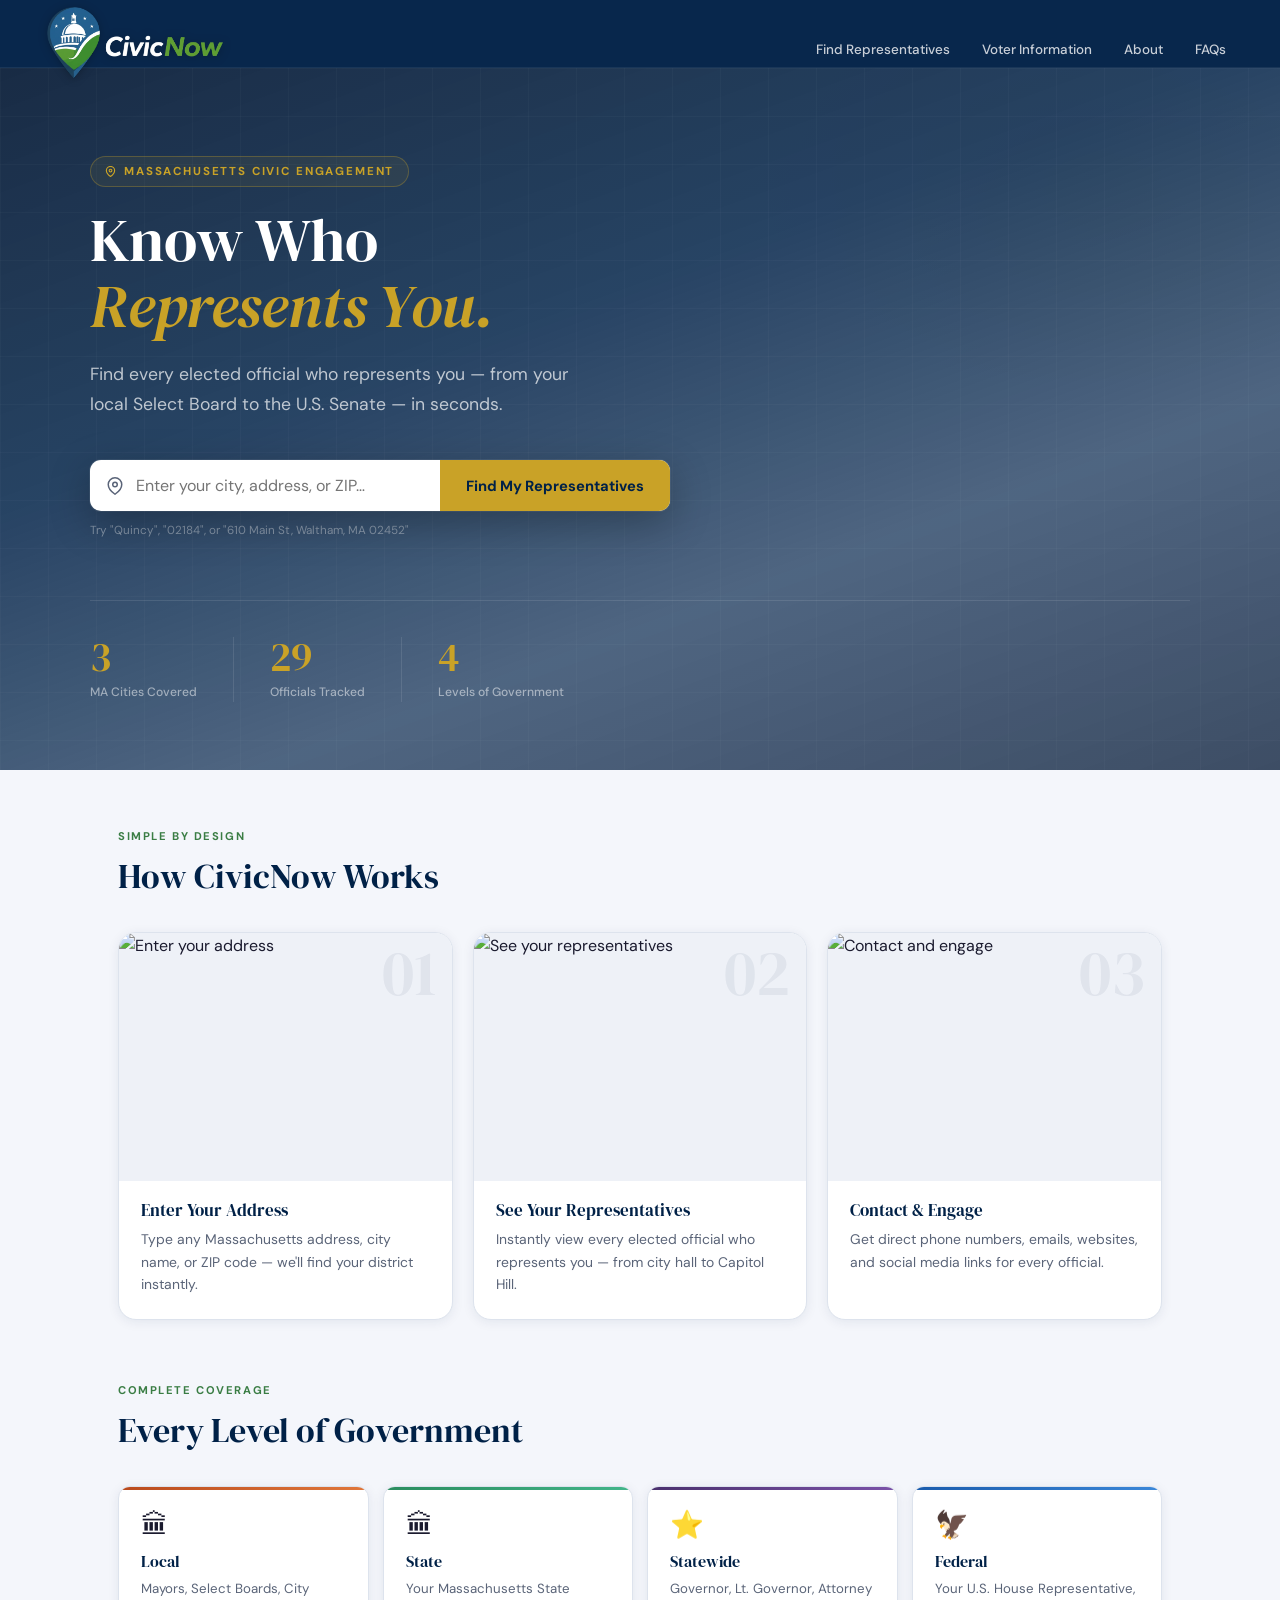
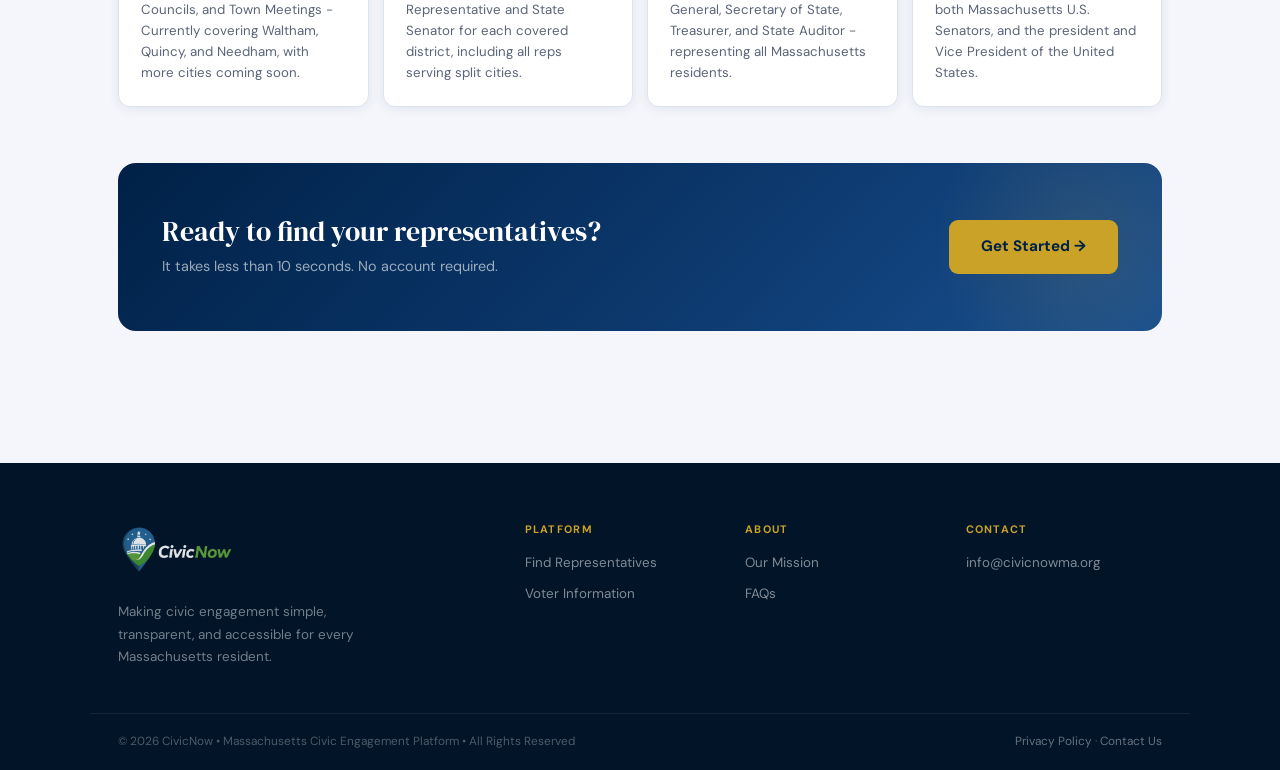
==== commit 59e1f492: "Add files via upload" ====
--- a/index.html
+++ b/index.html
@@ -106,28 +106,33 @@
       <span class="how-eyebrow">Complete coverage</span>
       <h2>Every Level of Government</h2>
     </div>
+
     <div class="levels-grid">
-      <div class="level-card level-card--local reveal">
-        <div class="level-card-icon">🏛</div>
-        <h3>Local</h3>
-        <p>Mayors, Select Boards, City Councils, and Town Meetings - Currently covering Waltham, Quincy, and Needham, with more cities coming soon.</p>
-      </div>
-      <div class="level-card level-card--state reveal">
-        <div class="level-card-icon">🏛</div>
-        <h3>State</h3>
-        <p>Your Massachusetts State Representative and State Senator for each covered district, including all reps serving split cities.</p>
-      </div>
-      <div class="level-card level-card--statewide reveal">
-        <div class="level-card-icon">⭐</div>
-        <h3>Statewide</h3>
-        <p>Governor, Lt. Governor, Attorney General, Secretary of State, Treasurer, and State Auditor - representing all Massachusetts residents.</p>
-      </div>
-      <div class="level-card level-card--federal reveal">
-        <div class="level-card-icon">🦅</div>
-        <h3>Federal</h3>
-        <p>Your U.S. House Representative, both Massachusetts U.S. Senators, and the president and Vice President of the United States.</p>
-      </div>
-    </div>
+  <a href="FindReps.html" class="level-card level-card--local reveal">
+    <div class="level-card-icon">🏛</div>
+    <h3>Local</h3>
+    <p>Mayors, Select Boards, City Councils, and Town Meetings - Currently covering Waltham, Quincy, and Needham, with more cities coming soon.</p>
+  </a>
+
+  <a href="FindReps.html" class="level-card level-card--state reveal">
+    <div class="level-card-icon">🏛</div>
+    <h3>State</h3>
+    <p>Your Massachusetts State Representative and State Senator for each covered district, including all reps serving split cities.</p>
+  </a>
+
+  <a href="FindReps.html" class="level-card level-card--statewide reveal">
+    <div class="level-card-icon">⭐</div>
+    <h3>Statewide</h3>
+    <p>Governor, Lt. Governor, Attorney General, Secretary of State, Treasurer, and State Auditor - representing all Massachusetts residents.</p>
+  </a>
+
+
+<a href="FindReps.html" class="level-card level-card--federal reveal">
+  <div class="level-card-icon">🦅</div>
+  <h3>Federal</h3>
+  <p>Your U.S. House Representative, both Massachusetts U.S. Senators, and the president and Vice President of the United States.</p>
+</a>
+</div>
   </section>
 
   <section class="cta-banner reveal">
--- a/style.css
+++ b/style.css
@@ -78,7 +78,7 @@
 .logo { display: flex; align-items: center; flex-shrink: 0; }
 
 .logo-img {
-  height: 60px;
+  height: 100px;
   width: auto;
   transition: opacity .2s, transform .2s;
   filter: drop-shadow(0 1px 4px rgba(0,0,0,.25));
@@ -130,7 +130,7 @@
 
 @media (max-width: 768px) {
   header { height: auto; padding: 10px 14px; }
-  .logo-img { height: 36px; }
+  .logo-img { height: 76px; }
   .main-nav { gap: 2px; flex-wrap: wrap; justify-content: flex-end; }
   .nav-box { padding: 5px 9px; font-size: 0.73rem; }
 }
@@ -695,7 +695,7 @@
   max-width: 240px;
 }
 
-.footer-logo { height: 42px; width: auto; opacity: .88; filter: brightness(1.08); }
+.footer-logo { height: 62px; width: auto; opacity: .88; filter: brightness(1.08); }
 
 .footer-links {
   display: grid;
@@ -1212,3 +1212,14 @@
     padding: 0 0 2rem 0;
   }
 }
+
+
+
+
+/* for local, state, statewide, and federal on homescreen*/
+
+.level-card {
+  text-decoration: none;
+  color: inherit;
+  display: block;
+}
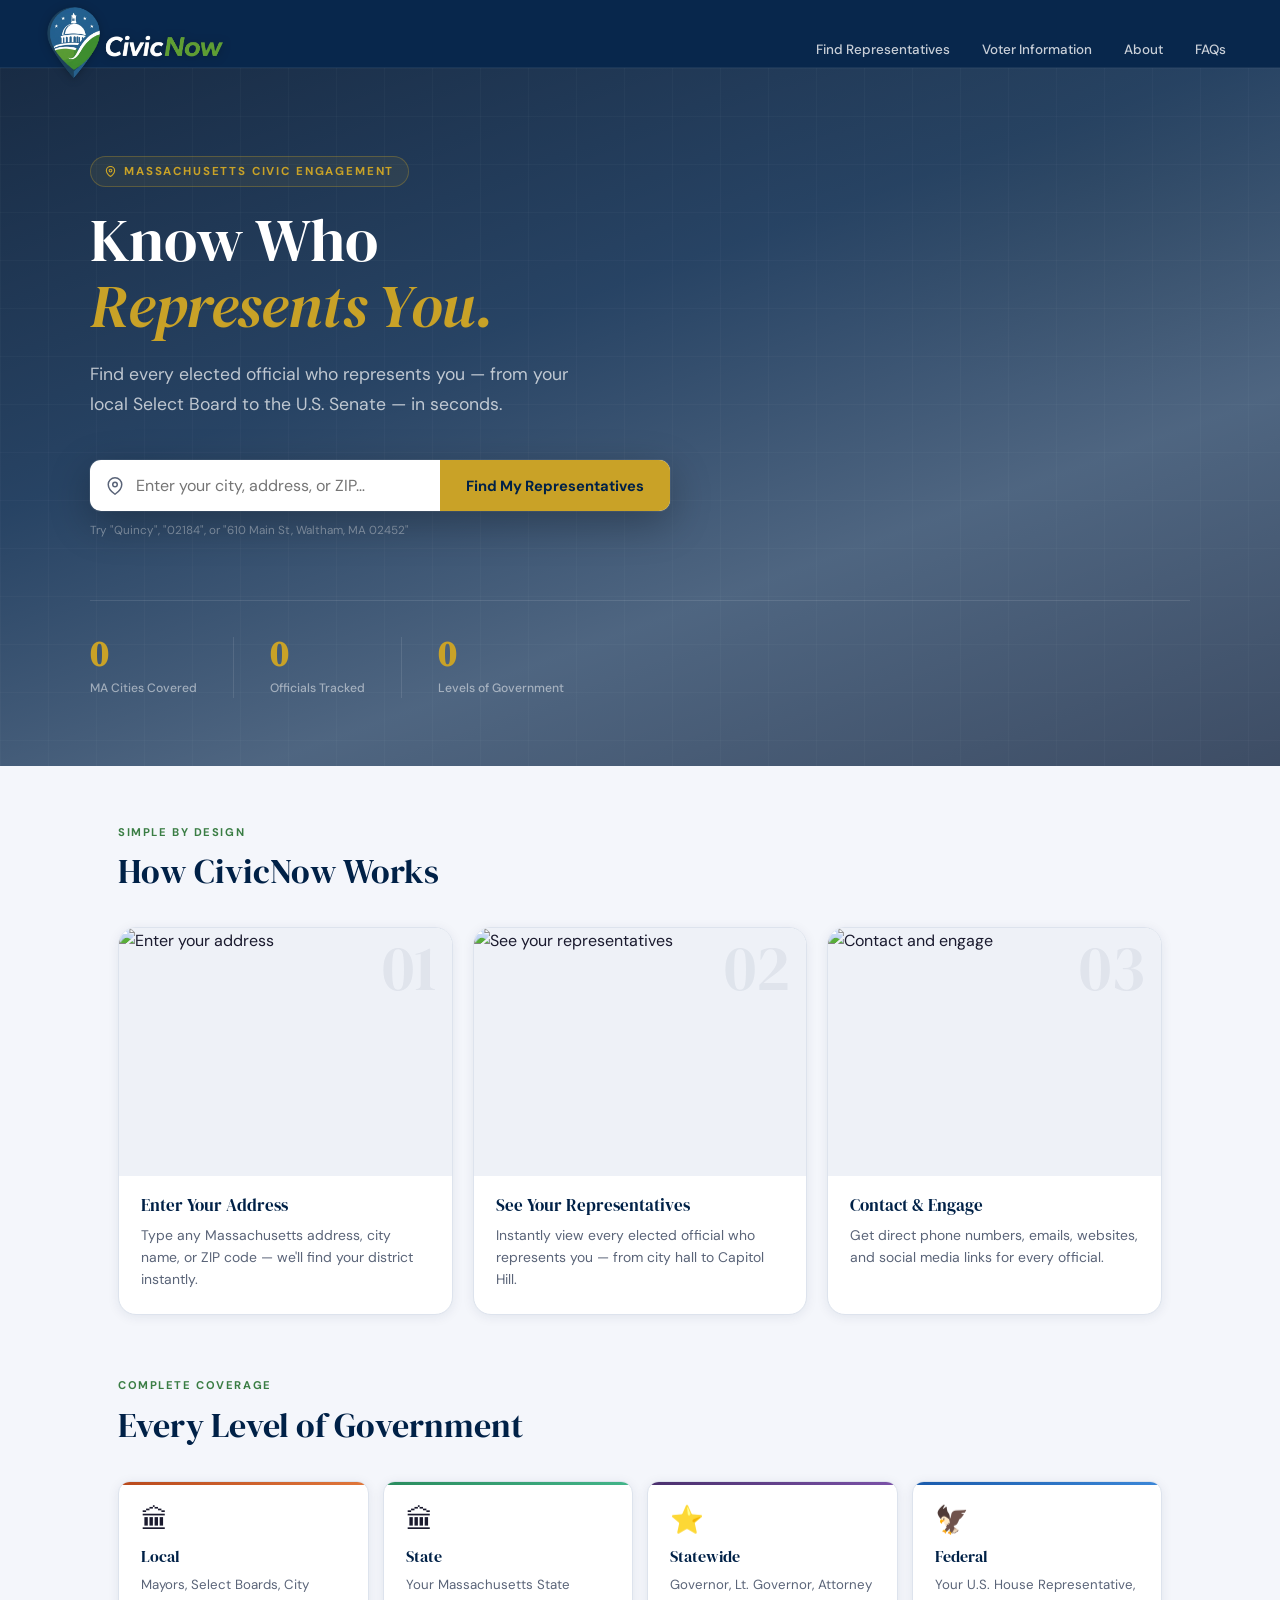
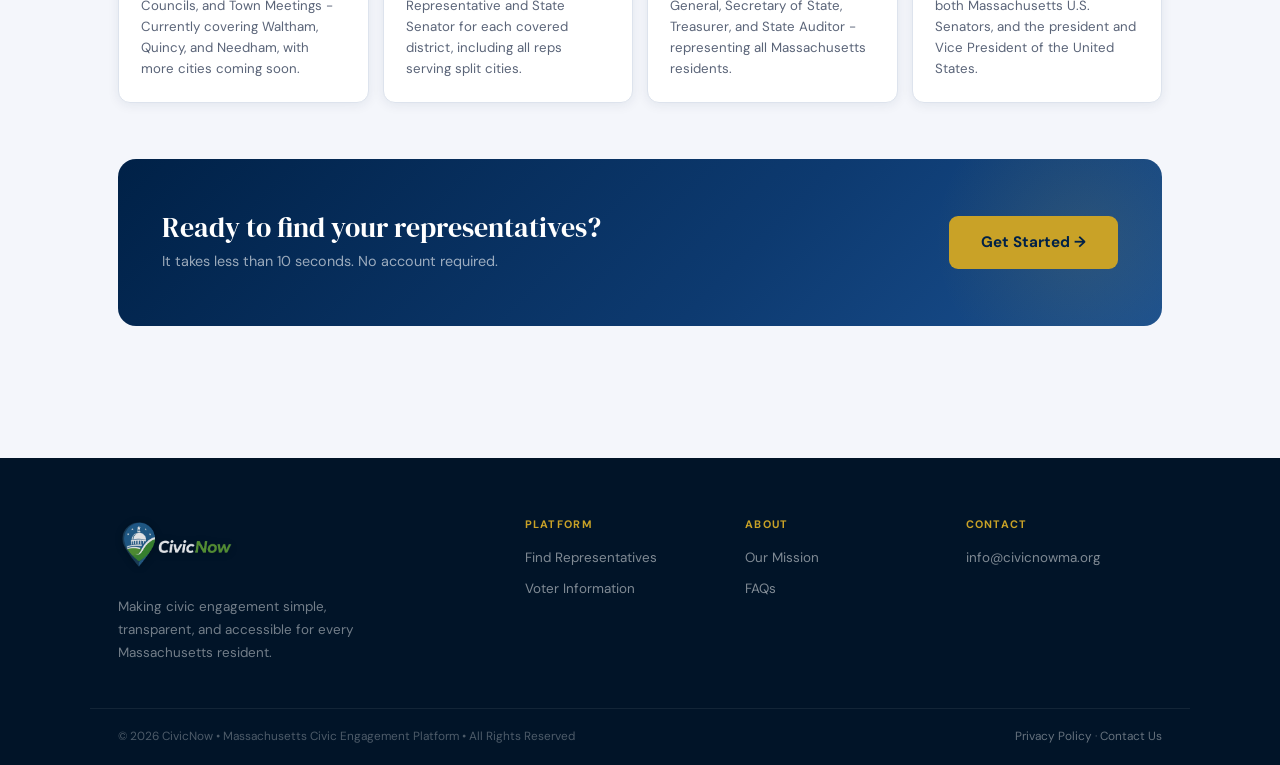
==== commit ba2dd0ec: "Update index.html" ====
--- a/index.html
+++ b/index.html
@@ -233,6 +233,61 @@
     });
   }, { threshold: 0.08, rootMargin: '0px 0px -40px 0px' });
   document.querySelectorAll('.reveal').forEach(el => observer.observe(el));
+
+
+   // Animate a single counter on homepage
+function animateCounter(el, duration = 1200) {
+  const target = +el.getAttribute('data-target');
+  const startTime = performance.now();
+
+  function update(currentTime) {
+    const elapsed = currentTime - startTime;
+    const progress = Math.min(elapsed / duration, 1);
+
+    // easeOutCubic (fast → slow, feels natural)
+    const eased = 1 - Math.pow(1 - progress, 3);
+
+    const value = Math.floor(eased * target);
+    el.textContent = value;
+
+    if (progress < 1) {
+      requestAnimationFrame(update);
+    } else {
+      el.textContent = target;
+
+      // pop animation at end
+      el.classList.add('counter-pop');
+    }
+  }
+
+  requestAnimationFrame(update);
+}
+
+// Run once when visible
+let countersStarted = false;
+
+const statObserver = new IntersectionObserver(entries => {
+  entries.forEach(entry => {
+    if (entry.isIntersecting && !countersStarted) {
+      countersStarted = true;
+
+      const counters = document.querySelectorAll('.home-stat-num');
+
+      counters.forEach((el, index) => {
+        setTimeout(() => {
+          animateCounter(el);
+        }, index * 150); // 👈 stagger timing
+      });
+
+      statObserver.disconnect();
+    }
+  });
+}, { threshold: 0.4 });
+
+// Observe each stat
+document.querySelectorAll('.home-stat-num').forEach(el => {
+  statObserver.observe(el);
+});
 </script>
 </body>
 </html>
--- a/style.css
+++ b/style.css
@@ -84,7 +84,7 @@
   filter: drop-shadow(0 1px 4px rgba(0,0,0,.25));
 }
 
-.logo-img:hover { opacity: .9; transform: scale(1.02); }
+.logo-img:hover { opacity: .9; transform: scale(1.14); }
 
 .main-nav {
   display: flex;
@@ -523,7 +523,7 @@
   flex-shrink: 0;
 }
 
-.cta-btn:hover { background: var(--gold-lt); transform: translateY(-2px); }
+.cta-btn:hover { background: var(--gold-lt); transform: translateY(-2px); opacity: 1.9; transform: scale(1.14); }
 
 @media (max-width: 600px) {
   .cta-banner { padding: 36px 22px; }
@@ -695,7 +695,8 @@
   max-width: 240px;
 }
 
-.footer-logo { height: 62px; width: auto; opacity: .88; filter: brightness(1.08); }
+.footer-logo { height: 62px; width: auto; opacity: .88; filter: brightness(1.08);   transition: opacity .2s, transform .2s; filter: drop-shadow(0 1px 4px rgba(0,0,0,.25));}
+.footer-logo:hover { opacity: 1.9; transform: scale(1.24); }
 
 .footer-links {
   display: grid;
@@ -1222,4 +1223,33 @@
   text-decoration: none;
   color: inherit;
   display: block;
-}+}
+
+/* Counter base on homepage */
+.home-stat-num {
+  font-size: 2.2rem;
+  font-weight: 700;
+  transition: transform 0.25s ease, opacity 0.25s ease;
+  will-change: transform;
+}
+
+/* Pop animation trigger */
+.counter-pop {
+  animation: counterPop 0.4s ease;
+}
+
+/* Keyframes for pop */
+@keyframes counterPop {
+  0% {
+    transform: scale(1);
+    opacity: 0.7;
+  }
+  50% {
+    transform: scale(1.25);
+    opacity: 1;
+  }
+  100% {
+    transform: scale(1);
+    opacity: 1;
+  }
+}
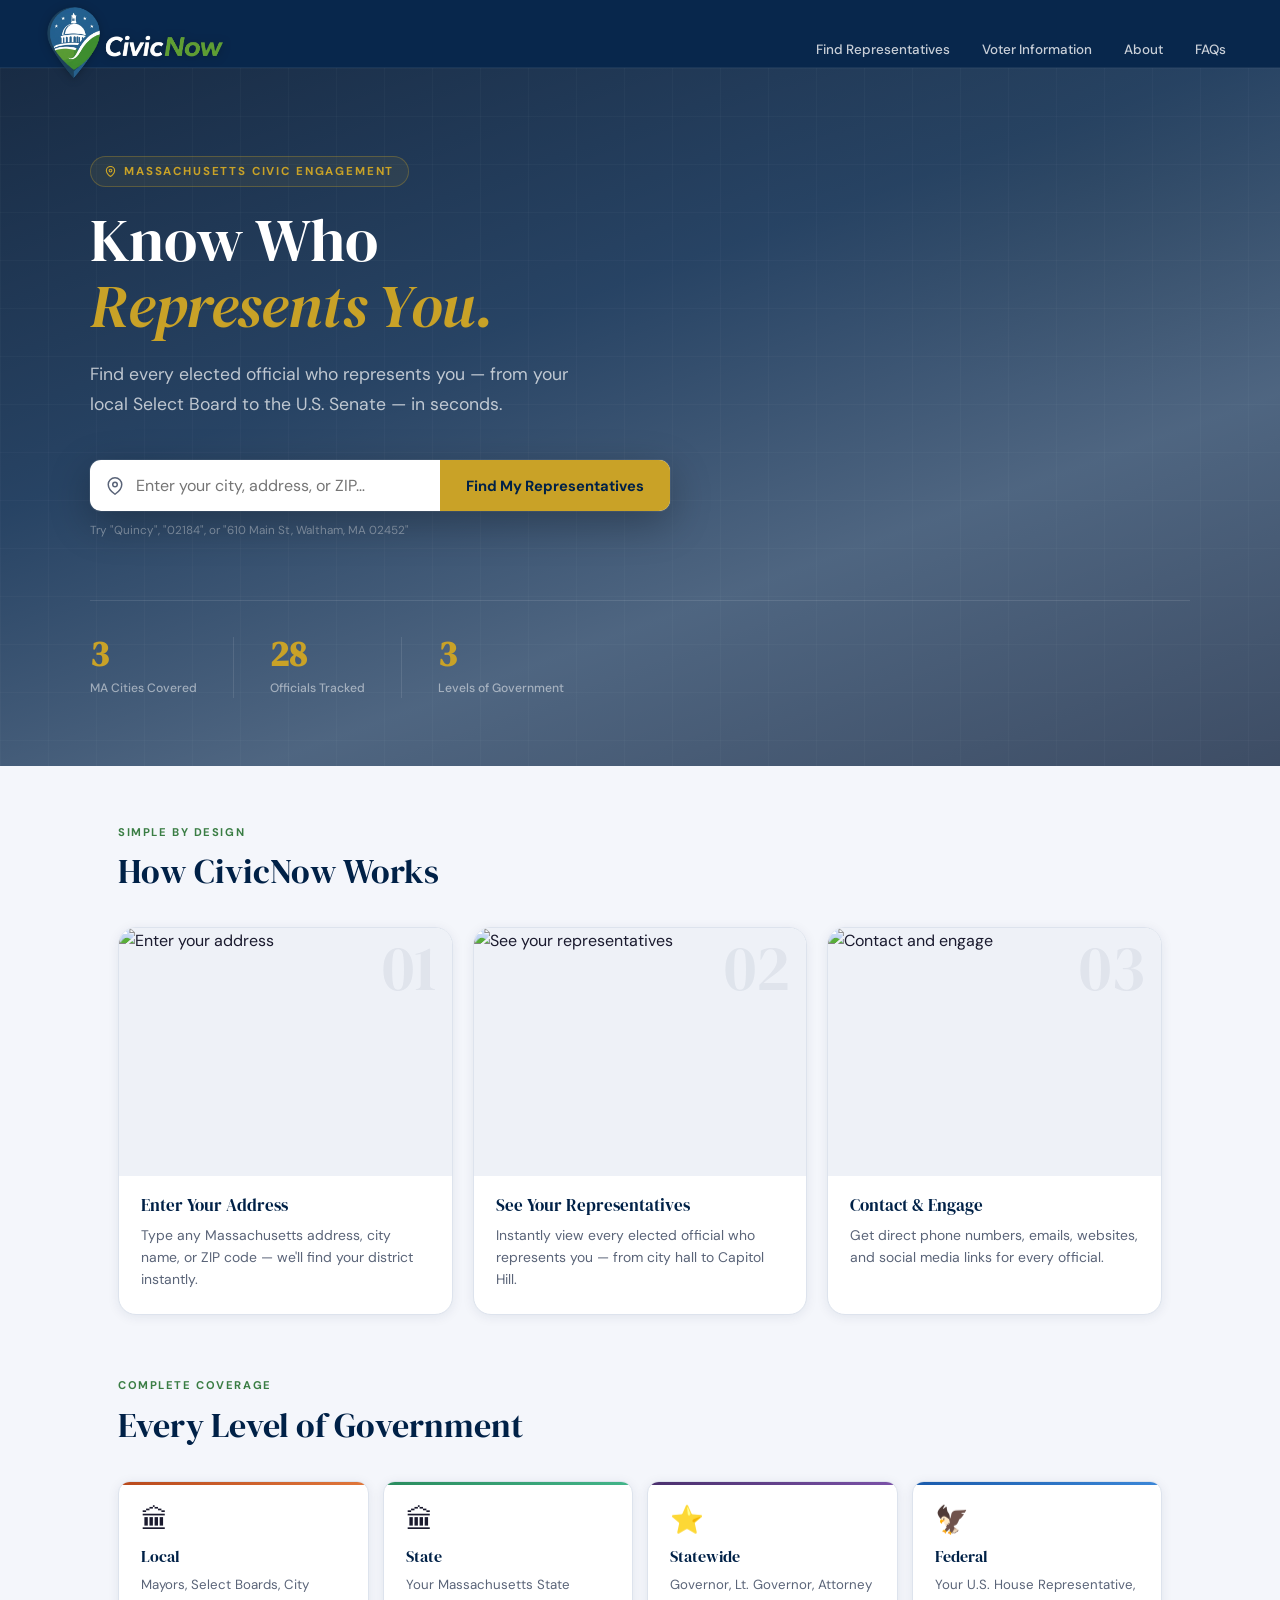
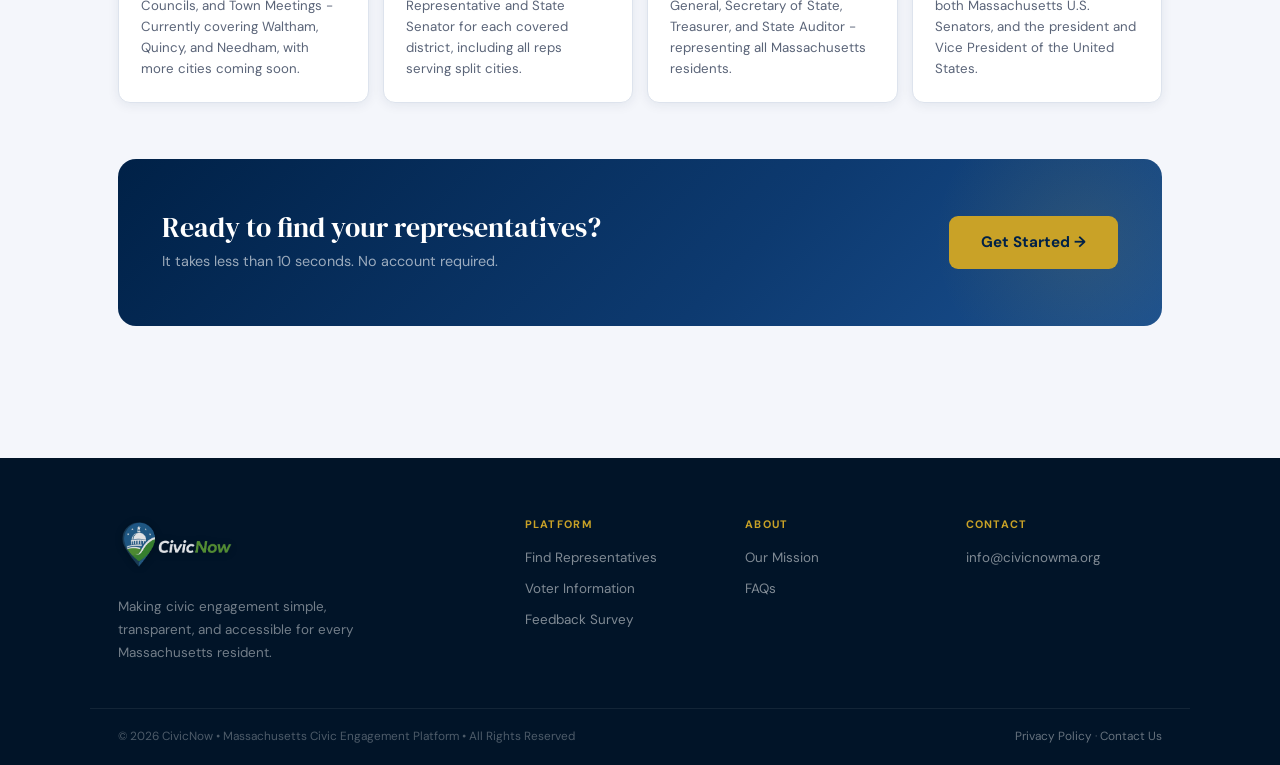
==== commit 1d032c2f: "Update index.html" ====
--- a/index.html
+++ b/index.html
@@ -49,20 +49,22 @@
       <p class="home-search-error" id="homeSearchError">Please enter an address, zip code, town, or city in Massachusetts</p>
       <p class="home-search-hint">Try "Quincy", "02184", or "610 Main St, Waltham, MA 02452"</p>
     </div>
-    <div class="home-hero-stats">
-      <div class="home-stat">
-        <div class="home-stat-num">3</div>
-        <div class="home-stat-label">MA Cities Covered</div>
-      </div>
-      <div class="home-stat">
-        <div class="home-stat-num">29</div>
-        <div class="home-stat-label">Officials Tracked</div>
-      </div>
-      <div class="home-stat">
-        <div class="home-stat-num">4</div>
-        <div class="home-stat-label">Levels of Government</div>
-      </div>
-    </div>
+
+<div class="home-hero-stats">
+  <div class="home-stat">
+    <div class="home-stat-num" data-target="3">0</div>
+    <div class="home-stat-label">MA Cities Covered</div>
+  </div>
+  <div class="home-stat">
+    <div class="home-stat-num" data-target="29">0</div>
+    <div class="home-stat-label">Officials Tracked</div>
+  </div>
+  <div class="home-stat">
+    <div class="home-stat-num" data-target="4">0</div>
+    <div class="home-stat-label">Levels of Government</div>
+  </div>
+</div>
+
   </div>
 </section>
 
@@ -164,6 +166,8 @@
         <h4>Platform</h4>
         <a href="FindReps.html">Find Representatives</a>
         <a href="VoterInfo.html">Voter Information</a>
+   
+        <a href="https://forms.gle/4Bf1EDH5tziWiTG28" class="cta-button" target="_blank" rel="noopener noreferrer">Feedback Survey</a>
       </div>
       <div class="footer-col">
         <h4>About</h4>
@@ -235,7 +239,9 @@
   document.querySelectorAll('.reveal').forEach(el => observer.observe(el));
 
 
-   // Animate a single counter on homepage
+
+
+  // Animate a single counter on homepage
 function animateCounter(el, duration = 1200) {
   const target = +el.getAttribute('data-target');
   const startTime = performance.now();
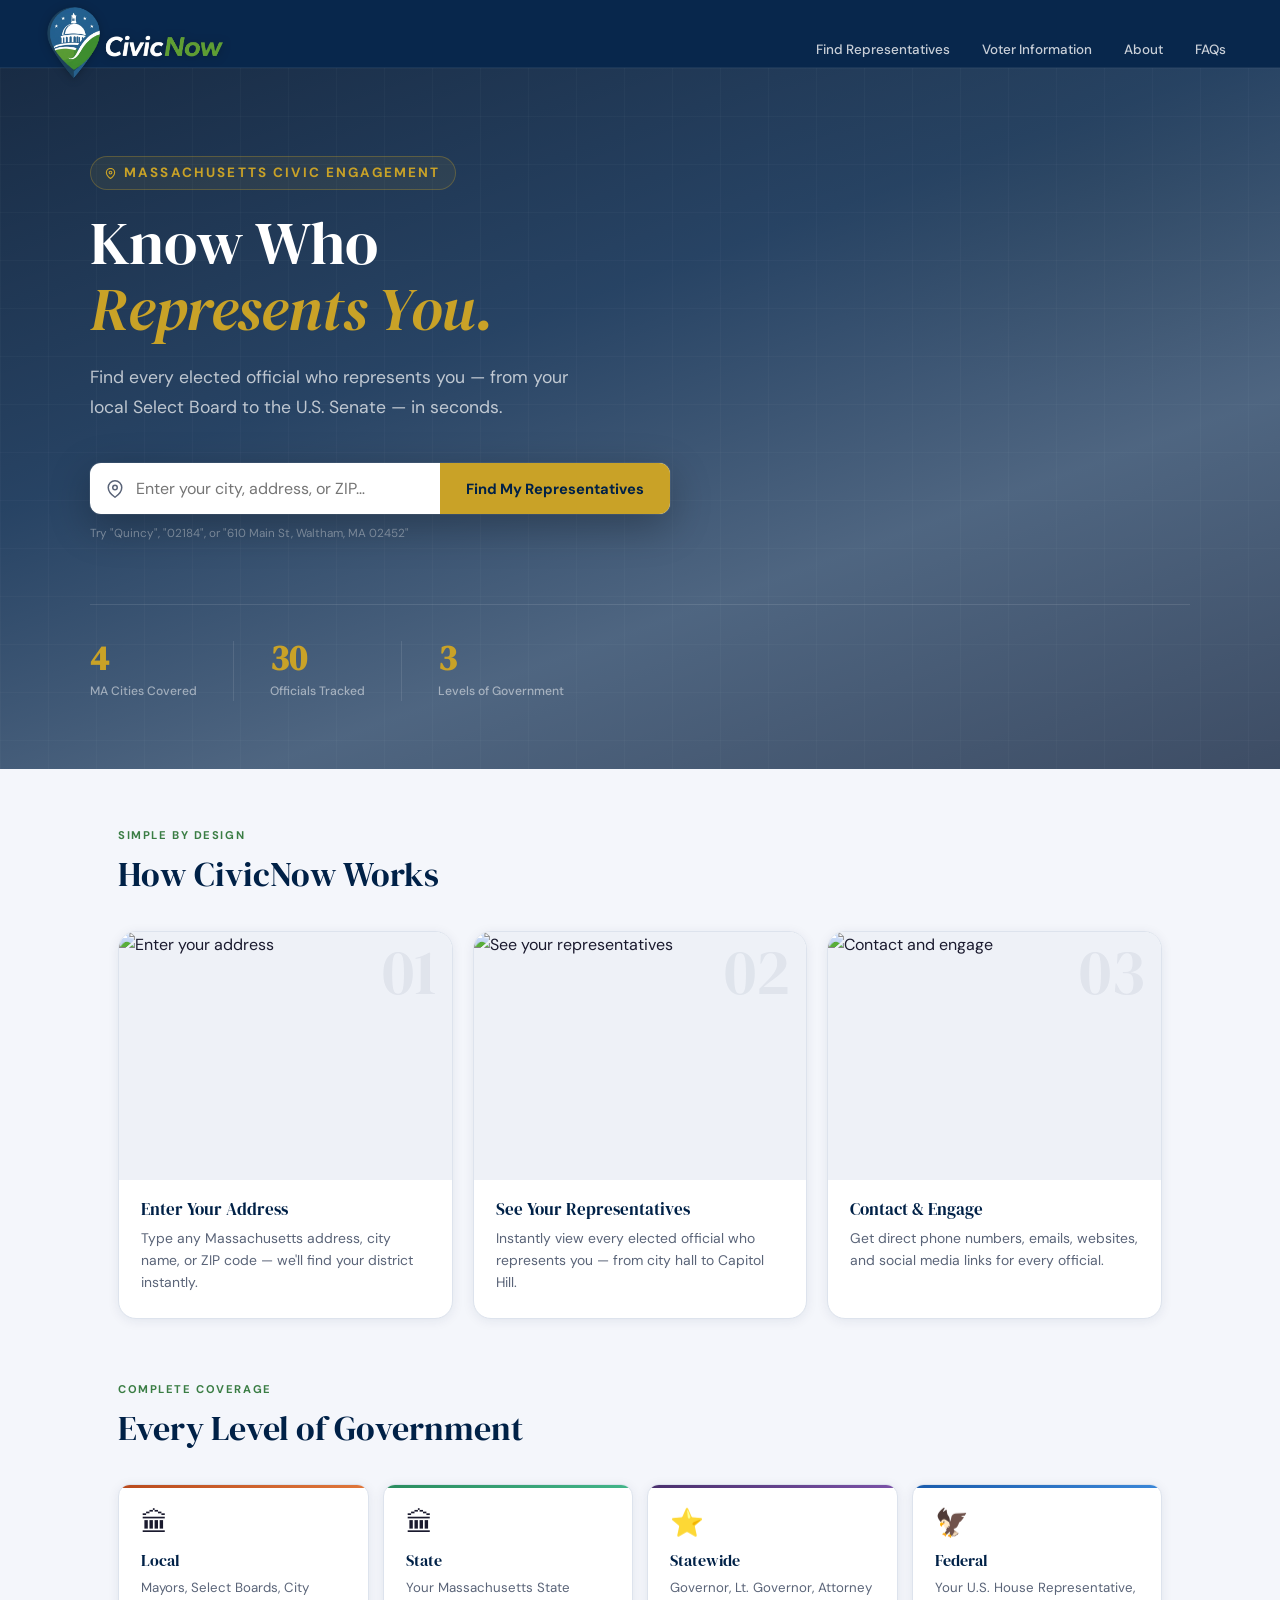
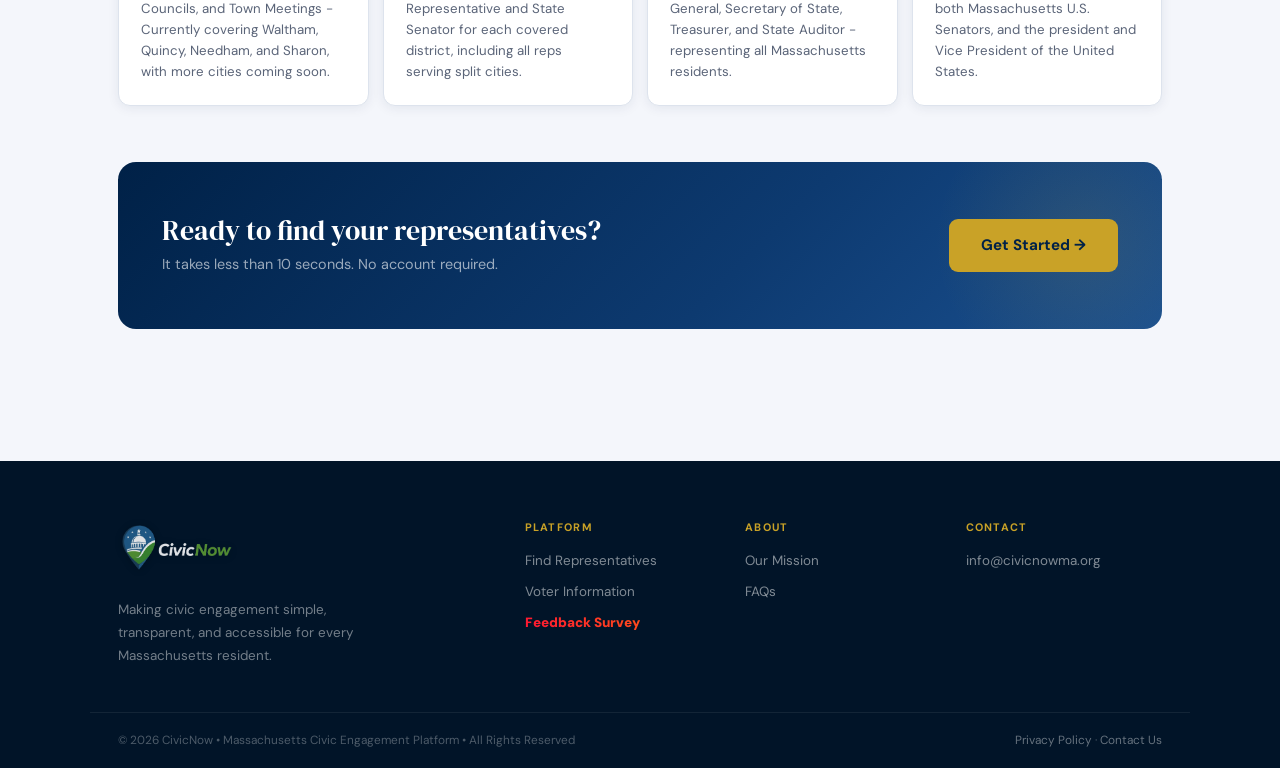
==== commit b3e6e1fb: "Add files via upload" ====
--- a/index.html
+++ b/index.html
@@ -52,11 +52,11 @@
 
 <div class="home-hero-stats">
   <div class="home-stat">
-    <div class="home-stat-num" data-target="3">0</div>
+    <div class="home-stat-num" data-target="4">0</div>
     <div class="home-stat-label">MA Cities Covered</div>
   </div>
   <div class="home-stat">
-    <div class="home-stat-num" data-target="29">0</div>
+    <div class="home-stat-num" data-target="31">0</div>
     <div class="home-stat-label">Officials Tracked</div>
   </div>
   <div class="home-stat">
@@ -113,7 +113,7 @@
   <a href="FindReps.html" class="level-card level-card--local reveal">
     <div class="level-card-icon">🏛</div>
     <h3>Local</h3>
-    <p>Mayors, Select Boards, City Councils, and Town Meetings - Currently covering Waltham, Quincy, and Needham, with more cities coming soon.</p>
+    <p>Mayors, Select Boards, City Councils, and Town Meetings - Currently covering Waltham, Quincy, Needham, and Sharon, with more cities coming soon.</p>
   </a>
 
   <a href="FindReps.html" class="level-card level-card--state reveal">
@@ -185,6 +185,11 @@
     <p><a href="PrivacyPolicy.html">Privacy Policy</a> · <a href="Contact.html">Contact Us</a></p>
   </div>
 </footer>
+
+<a href="https://forms.gle/4Bf1EDH5tziWiTG28" target="_blank" rel="noopener noreferrer" class="feedback-fab" id="feedbackFab" aria-label="Share feedback">
+  <svg width="15" height="15" viewBox="0 0 24 24" fill="none" stroke="currentColor" stroke-width="2.5"><path d="M21 15a2 2 0 01-2 2H7l-4 4V5a2 2 0 012-2h14a2 2 0 012 2z"/></svg>
+  <span>Feedback</span>
+</a>
 
 <button class="back-to-top" id="backToTop" onclick="window.scrollTo({top:0,behavior:'smooth'})" aria-label="Back to top">
   <svg width="18" height="18" viewBox="0 0 24 24" fill="none" stroke="currentColor" stroke-width="2.5"><polyline points="18 15 12 9 6 15"/></svg>
@@ -228,7 +233,9 @@
   });
 
   window.addEventListener('scroll', function() {
-    document.getElementById('backToTop').classList.toggle('back-to-top--visible', window.scrollY > 400);
+    const visible = window.scrollY > 400;
+    document.getElementById('backToTop').classList.toggle('back-to-top--visible', visible);
+    document.getElementById('feedbackFab').classList.toggle('feedback-fab--visible', visible);
   });
 
   const observer = new IntersectionObserver(entries => {
--- a/style.css
+++ b/style.css
@@ -221,7 +221,7 @@
   display: inline-flex;
   align-items: center;
   gap: 8px;
-  font-size: 0.72rem;
+  font-size: 0.84rem;
   font-weight: 700;
   letter-spacing: .16em;
   text-transform: uppercase;
@@ -262,6 +262,7 @@
   overflow: hidden;
   box-shadow: 0 12px 40px rgba(0,0,0,.28), 0 0 0 1px rgba(255,255,255,.08);
   position: relative;
+  
 }
 
 .home-search-icon {
@@ -523,7 +524,7 @@
   flex-shrink: 0;
 }
 
-.cta-btn:hover { background: var(--gold-lt); transform: translateY(-2px); opacity: 1.9; transform: scale(1.14); }
+.cta-btn:hover { background: var(--gold-lt); transform: translateY(-2px); opacity: 1.9; transform: scale(1.14);}
 
 @media (max-width: 600px) {
   .cta-banner { padding: 36px 22px; }
@@ -697,7 +698,6 @@
 
 .footer-logo { height: 62px; width: auto; opacity: .88; filter: brightness(1.08);   transition: opacity .2s, transform .2s; filter: drop-shadow(0 1px 4px rgba(0,0,0,.25));}
 .footer-logo:hover { opacity: 1.9; transform: scale(1.24); }
-
 .footer-links {
   display: grid;
   grid-template-columns: repeat(3, 1fr);
@@ -1225,6 +1225,10 @@
   display: block;
 }
 
+
+
+
+
 /* Counter base on homepage */
 .home-stat-num {
   font-size: 2.2rem;
@@ -1253,3 +1257,100 @@
     opacity: 1;
   }
 }
+
+/* blinking cursor on About page */
+.typewriter::after {
+  content:" ";
+  margin-left: 4px;
+  animation: blink 2s infinite;
+  
+}
+
+@keyframes blink {
+  0%, 50%, 100% { opacity: 1; }
+  25%, 75% { opacity: 0; }
+}
+
+
+/* survey on homepage */
+.cta-button {
+  display: inline-block;
+  font-size: 22px;
+  font-weight: 900;
+  text-decoration: none;
+  
+  background: linear-gradient(45deg, #ff003c, #ff8c00, #ffd700);
+  background-size: 300% 300%;
+  -webkit-background-clip: text;
+  -webkit-text-fill-color: transparent;
+  
+  animation: gradientMove 3s ease infinite, glow 1.5s ease-in-out infinite alternate, shake 2s infinite;
+}
+
+.cta-button:hover {
+  transform: scale(1.1);
+}
+
+@keyframes gradientMove {
+  0% { background-position: 0% 50%; }
+  50% { background-position: 100% 50%; }
+  100% { background-position: 0% 50%; }
+}
+
+@keyframes glow {
+  from { text-shadow: 0 0 5px rgba(255,0,60,0.7); }
+  to { text-shadow: 0 0 20px rgba(255,140,0,1); }
+}
+
+@keyframes shake {
+  0%, 100% { transform: translateX(0); }
+  25% { transform: translateX(-1px); }
+  50% { transform: translateX(1px); }
+  75% { transform: translateX(-1px); }
+}
+
+/* ── Floating Feedback Button ── */
+.feedback-fab {
+  position: fixed;
+  bottom: 84px;
+  right: 24px;
+  display: inline-flex;
+  align-items: center;
+  gap: 7px;
+  padding: 10px 16px;
+  background: var(--gold);
+  color: var(--navy);
+  font-family: 'DM Sans', Arial, sans-serif;
+  font-size: 0.82rem;
+  font-weight: 700;
+  text-decoration: none;
+  border-radius: 999px;
+  box-shadow: 0 4px 18px rgba(201,162,39,.45);
+  opacity: 0;
+  transform: translateY(10px);
+  transition: opacity .25s, transform .25s, background .18s, box-shadow .18s;
+  pointer-events: none;
+  z-index: 999;
+  white-space: nowrap;
+  -webkit-tap-highlight-color: transparent;
+}
+.feedback-fab--visible {
+  opacity: 1;
+  transform: translateY(0);
+  pointer-events: auto;
+}
+.feedback-fab:hover {
+  background: #e6b82a;
+  box-shadow: 0 6px 24px rgba(201,162,39,.55);
+  color: var(--navy);
+}
+.feedback-fab:active { transform: scale(.95); }
+
+@media (max-width: 480px) {
+  .feedback-fab {
+    bottom: 72px;
+    right: 14px;
+    padding: 9px 13px;
+    font-size: 0.78rem;
+  }
+}
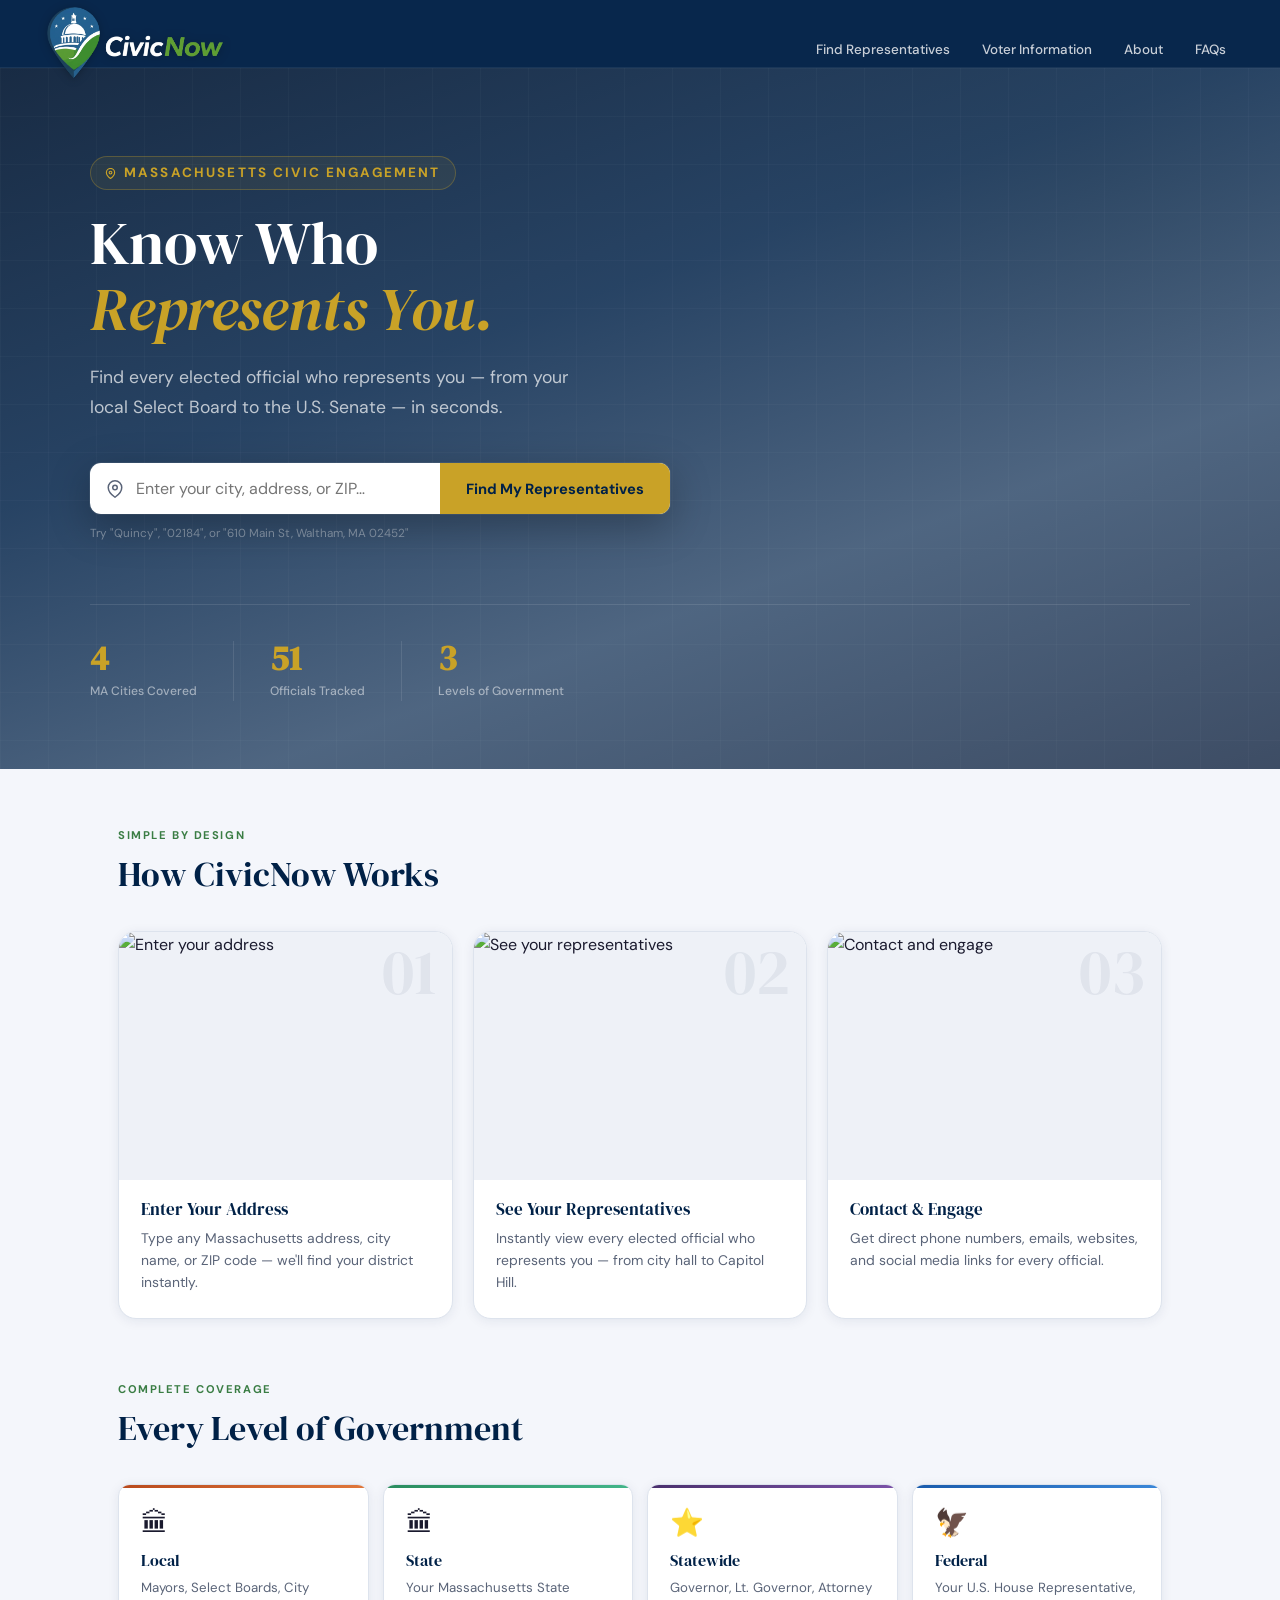
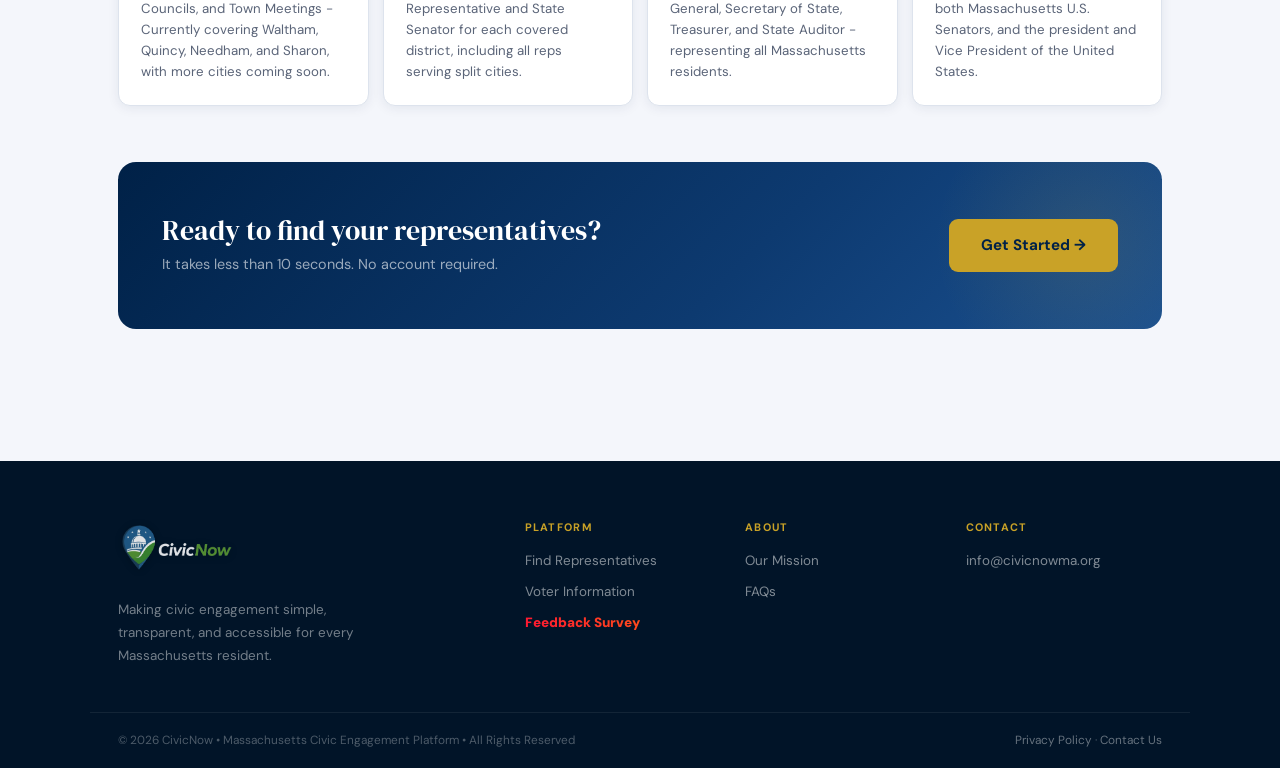
==== commit 6fca2f0f: "Add files via upload" ====
--- a/index.html
+++ b/index.html
@@ -56,7 +56,7 @@
     <div class="home-stat-label">MA Cities Covered</div>
   </div>
   <div class="home-stat">
-    <div class="home-stat-num" data-target="31">0</div>
+    <div class="home-stat-num" data-target="51">0</div>
     <div class="home-stat-label">Officials Tracked</div>
   </div>
   <div class="home-stat">
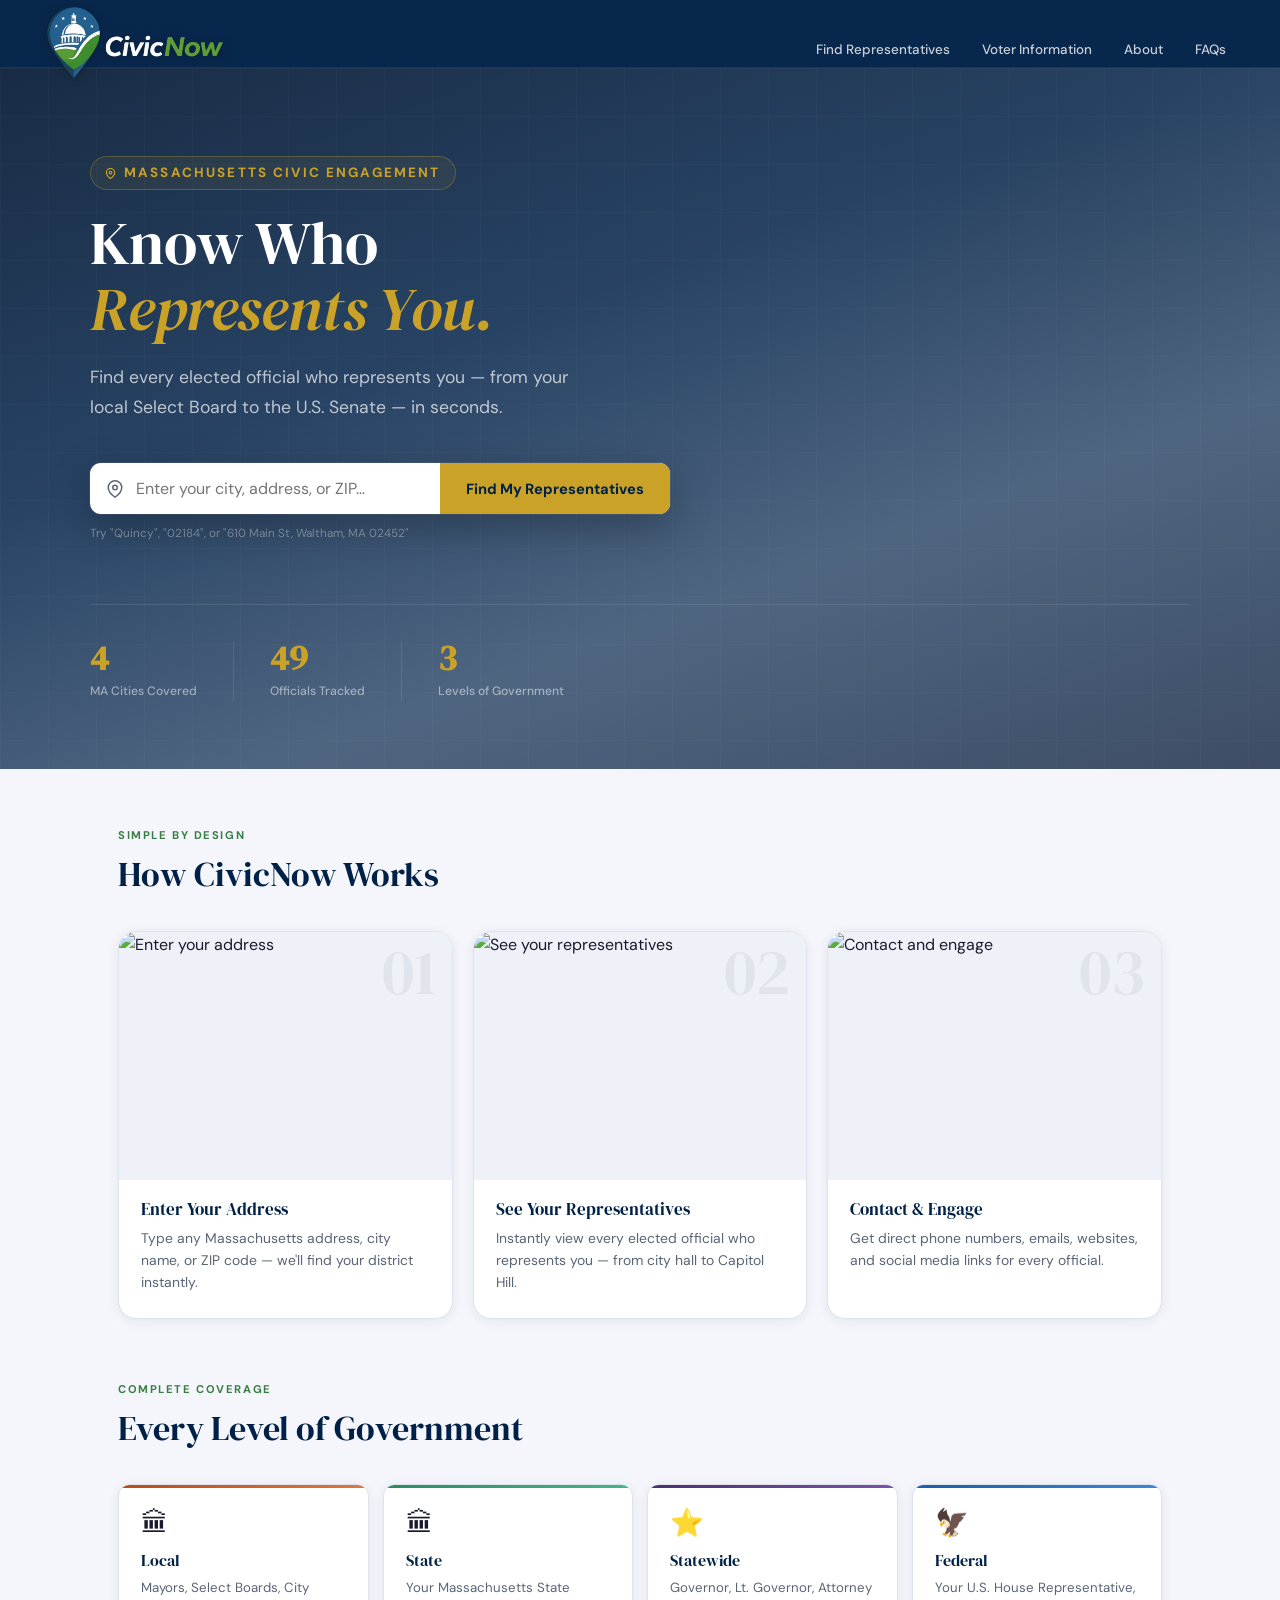
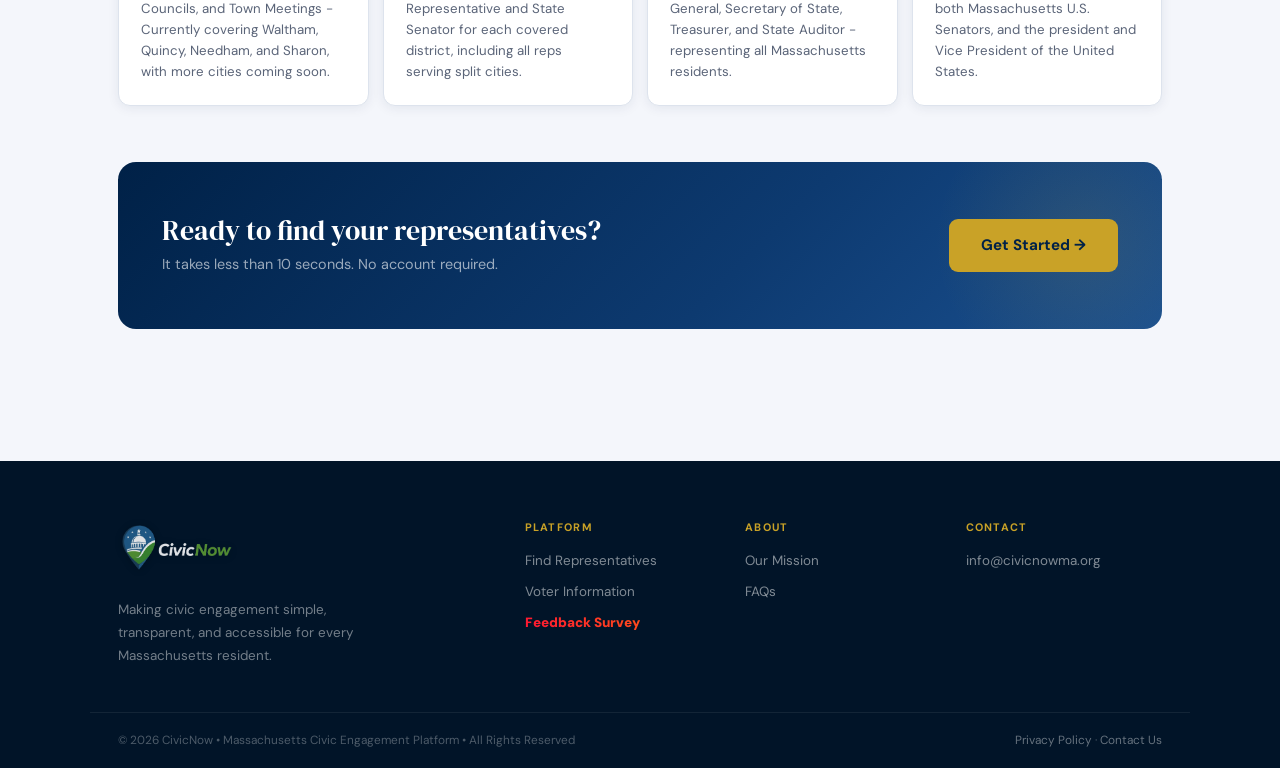
==== commit eedb4b02: "Update index.html" ====
--- a/index.html
+++ b/index.html
@@ -56,7 +56,7 @@
     <div class="home-stat-label">MA Cities Covered</div>
   </div>
   <div class="home-stat">
-    <div class="home-stat-num" data-target="51">0</div>
+    <div class="home-stat-num" data-target="49">0</div>
     <div class="home-stat-label">Officials Tracked</div>
   </div>
   <div class="home-stat">
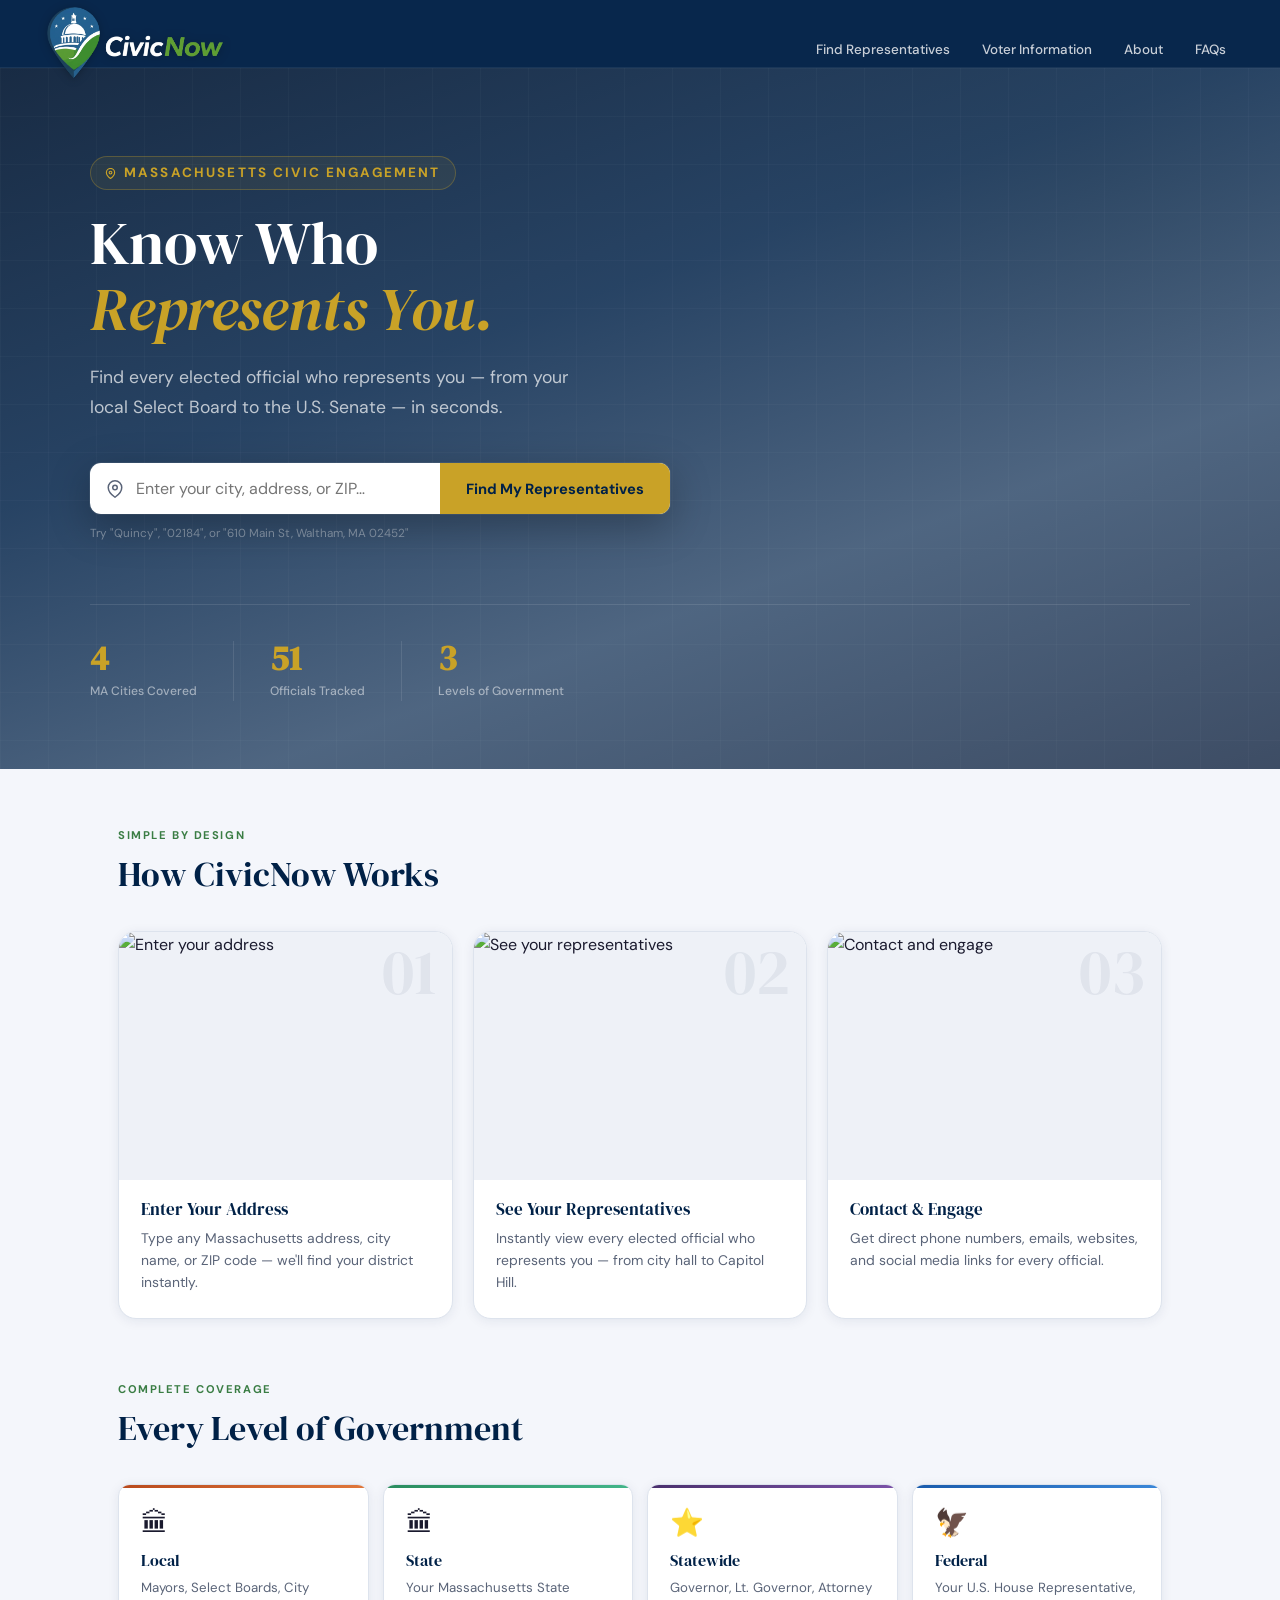
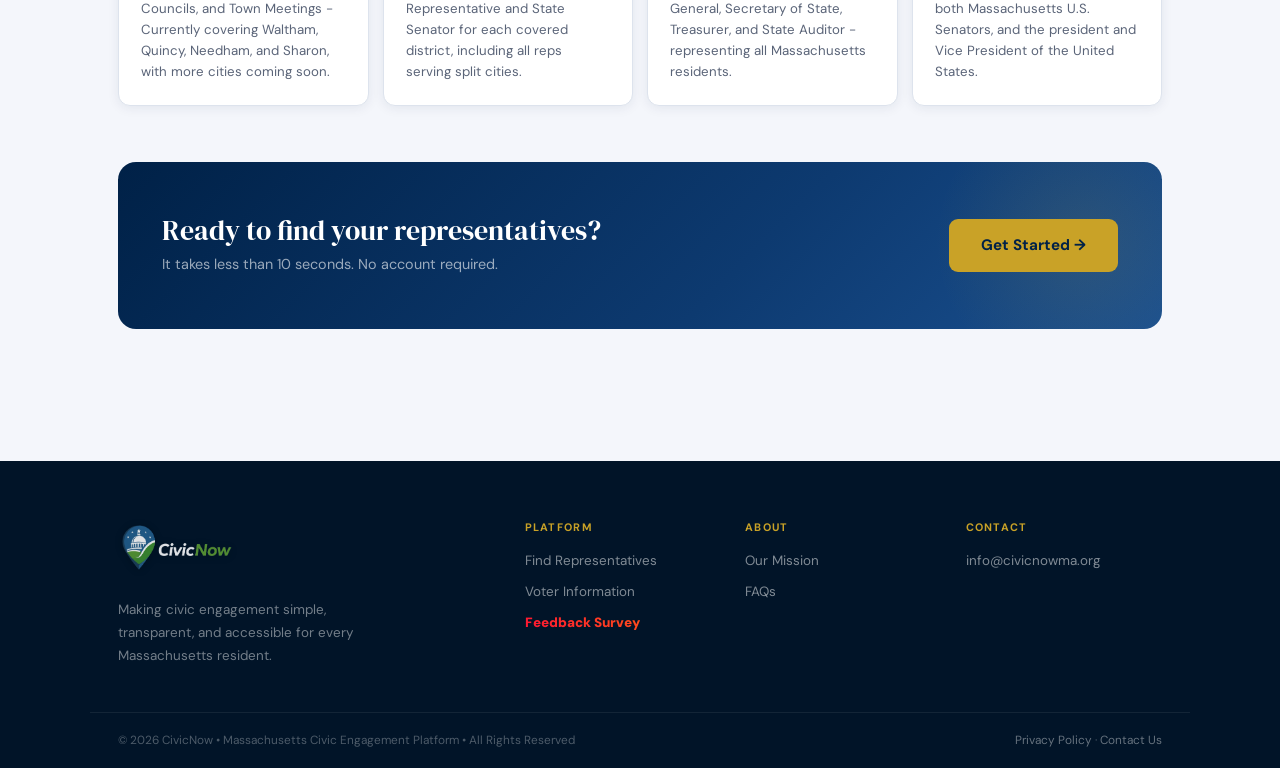
==== commit 45b5ced8: "Update index.html" ====
--- a/index.html
+++ b/index.html
@@ -56,7 +56,7 @@
     <div class="home-stat-label">MA Cities Covered</div>
   </div>
   <div class="home-stat">
-    <div class="home-stat-num" data-target="49">0</div>
+    <div class="home-stat-num" data-target="51">0</div>
     <div class="home-stat-label">Officials Tracked</div>
   </div>
   <div class="home-stat">
